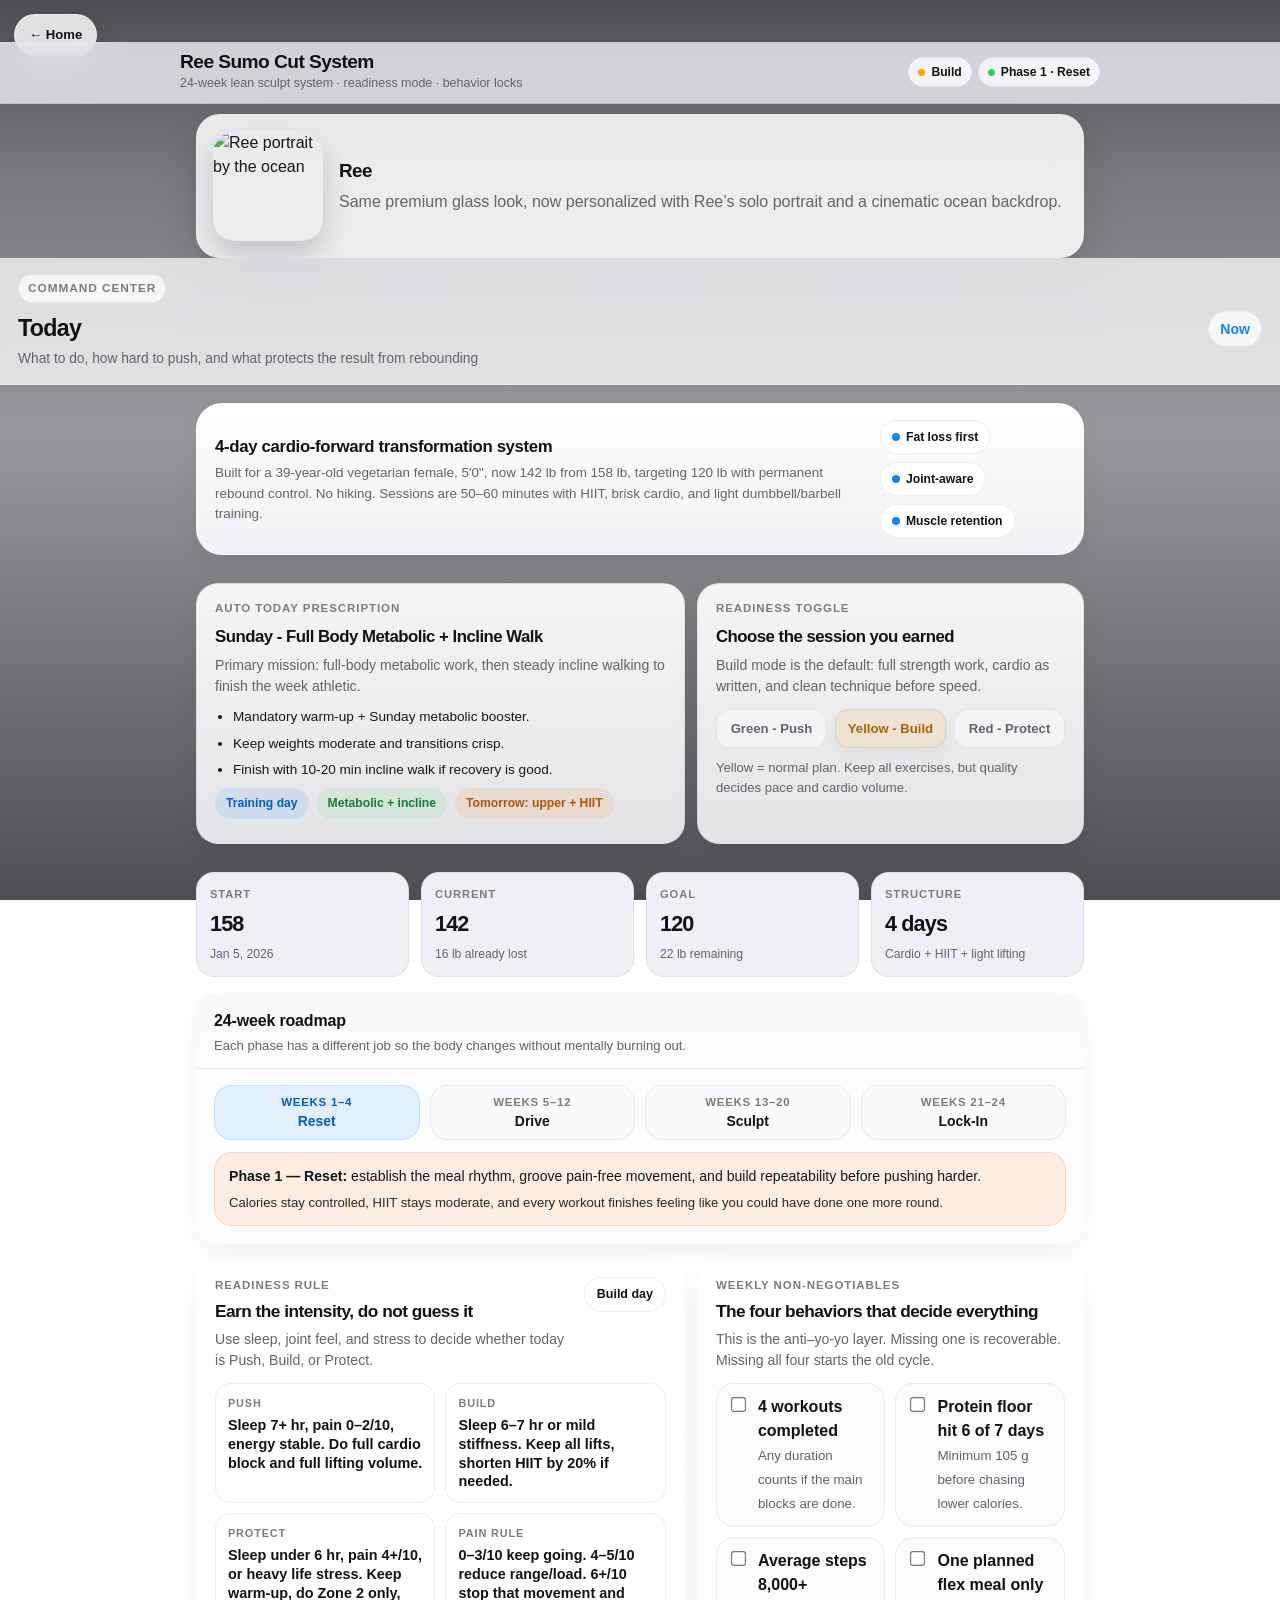
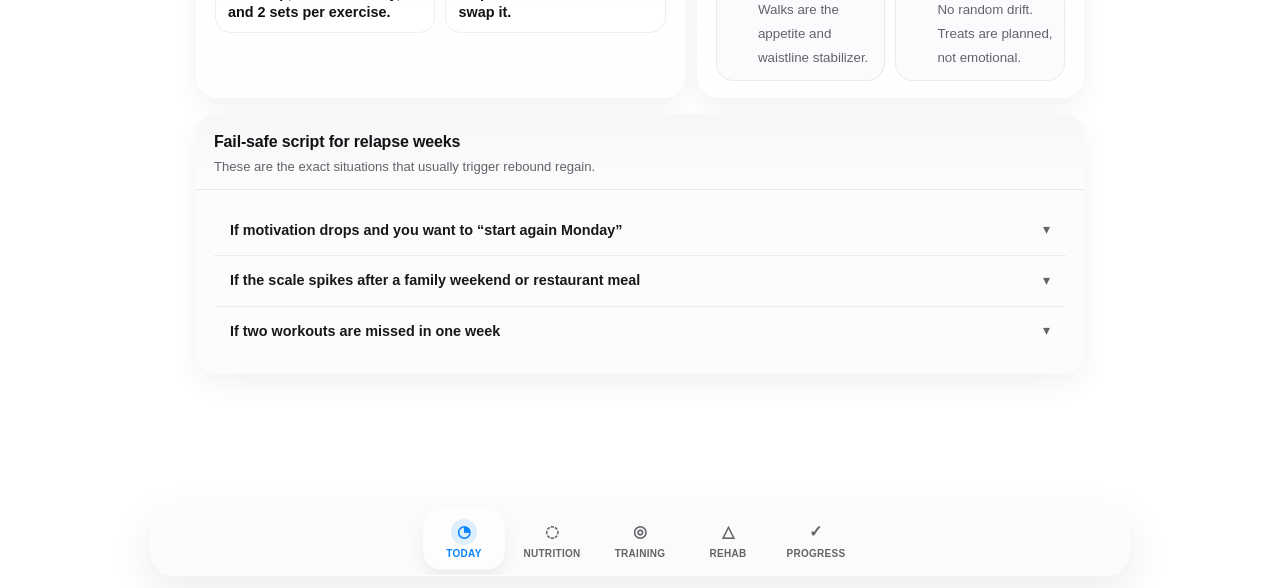
==== ree.html @ dcc635c4 "Add files via upload" ====
<!DOCTYPE html>

<html lang="en">
<head>
<meta charset="utf-8"/>
<meta content="width=device-width, initial-scale=1, viewport-fit=cover" name="viewport"/>
<title>Ree Sumo Cut System — 24-Week Cardio + Sculpt Protocol</title>
<meta content="4-day cardio-forward, HIIT + light lifting transformation plan for a vegetarian female using dumbbells and barbells only." name="description"/>
<style>
:root{
  --bg:#DBDBE2;
  --surface:#FCFCFD;
  --surface2:#F5F5F8;
  --surface3:#EFEFF4;
  --text:#18181B;
  --text-2:#111214;
  --muted:#636369;
  --muted-2:#7B7B82;
  --line:rgba(60,60,67,0.12);
  --line2:rgba(60,60,67,0.18);
  --shadow-sm:0 10px 28px rgba(15,23,42,0.055);
  --shadow-md:0 18px 44px rgba(15,23,42,0.08);
  --glass:rgba(250,250,252,0.76);
  --orange:#FF6A00;
  --orange-d:rgba(255,106,0,0.11);
  --orange-b:rgba(255,106,0,0.18);
  --blue:#0A84FF;
  --blue-d:rgba(10,132,255,0.10);
  --blue-b:rgba(10,132,255,0.17);
  --green:#30D158;
  --green-d:rgba(48,209,88,0.10);
  --green-b:rgba(48,209,88,0.17);
  --yellow:#FF9F0A;
  --yellow-d:rgba(255,159,10,0.10);
  --yellow-b:rgba(255,159,10,0.18);
  --red:#FF453A;
  --red-d:rgba(255,69,58,0.10);
  --red-b:rgba(255,69,58,0.17);
  --purple:#BF5AF2;
  --purple-d:rgba(191,90,242,0.10);
  --purple-b:rgba(191,90,242,0.17);
  --r:22px;
  --rs:16px;
  --pill:999px;
  --f:-apple-system,BlinkMacSystemFont,"SF Pro Text","SF Pro Display","Helvetica Neue",Helvetica,Arial,sans-serif;
}
*{box-sizing:border-box;-webkit-tap-highlight-color:transparent}
html,body{
  margin:0;padding:0;
  background:transparent;
  color:var(--text);
  font-family:var(--f);
  font-size:16px;line-height:1.5;overscroll-behavior:auto;
  min-height:100%;
  overflow-x:hidden;
}
body{background-attachment:scroll}
a{color:var(--blue);text-decoration:none}
a:hover{text-decoration:underline}
button{cursor:pointer;font-family:var(--f)}
input,select,button,textarea{font-family:var(--f);font-size:15px}
h1,h2,h3,h4{margin:0}
p{margin:.35rem 0}
strong{color:var(--text-2)}
small{color:var(--muted)}
:focus-visible{outline:none}
@media (prefers-reduced-motion:no-preference){
  .page.active{animation:pageIn .34s cubic-bezier(.22,.61,.36,1)}
  .card,.stat,.hero-panel,.bnav,.btn,.pill,.tab-btn,.day-btn,.week-btn,.acc-header{transition:transform .22s ease, box-shadow .22s ease, background-color .22s ease, color .22s ease, opacity .22s ease, border-color .22s ease}
  .card:hover,.stat:hover{transform:translateY(-1px);box-shadow:0 16px 34px rgba(15,23,42,0.08)}
}
@keyframes pageIn{from{opacity:0;transform:translateY(8px)}to{opacity:1;transform:none}}

.global-sumo-header{
  position:sticky;top:0;z-index:60;
  padding:10px 14px;
  background:rgba(242,242,247,0.78);
  backdrop-filter:saturate(180%) blur(18px);
  -webkit-backdrop-filter:saturate(180%) blur(18px);
  border-bottom:1px solid rgba(60,60,67,0.12);
}
.global-sumo-shell{
  width:min(100%,920px);margin:0 auto;
  display:flex;align-items:center;justify-content:space-between;gap:12px;
}
.global-sumo-brand{min-width:0}
.global-sumo-name{font-size:1.2rem;font-weight:800;letter-spacing:-0.03em;color:var(--text-2);line-height:1.05}
.global-sumo-sub{font-size:.78rem;color:var(--muted);margin-top:2px;white-space:nowrap;overflow:hidden;text-overflow:ellipsis}
.global-sumo-pills{display:flex;flex-wrap:wrap;gap:6px;justify-content:flex-end}
.global-sumo-pill{
  display:inline-flex;align-items:center;gap:6px;padding:6px 10px;border-radius:999px;background:rgba(255,255,255,0.78);
  box-shadow:inset 0 0 0 1px rgba(60,60,67,0.08);font-size:.76rem;font-weight:700;color:var(--text-2)
}
.global-sumo-dot{width:7px;height:7px;border-radius:999px;background:#0A84FF;display:inline-block}
.global-sumo-dot.green{background:#30D158}
.global-sumo-dot.orange{background:#FF9F0A}
.global-sumo-dot.red{background:#FF453A}

.bnav-shell{
  position:fixed;left:0;right:0;bottom:12px;z-index:100;pointer-events:none;padding:0 12px;
}
.bnav{
  position:relative;left:50%;transform:translateX(-50%);
  width:min(calc(100vw - 24px), 980px);
  background:var(--glass);backdrop-filter:saturate(180%) blur(24px);-webkit-backdrop-filter:saturate(180%) blur(22px);
  border:1px solid rgba(255,255,255,0.52);box-shadow:var(--shadow-md);
  padding:6px;padding-bottom:calc(6px + env(safe-area-inset-bottom));border-radius:26px;overflow-x:auto;overflow-y:hidden;scrollbar-width:none;pointer-events:auto;
}
.bnav::-webkit-scrollbar{display:none}
.bnav-track{display:flex;align-items:stretch;gap:6px;width:max-content;min-width:100%;justify-content:center;margin:0 auto}
.bnav__btn{
  flex:0 0 auto;min-width:82px;display:flex;flex-direction:column;align-items:center;justify-content:center;
  gap:3px;padding:10px 8px;border:none;background:transparent;color:var(--muted);font-size:10px;font-weight:700;letter-spacing:.03em;text-transform:uppercase;border-radius:18px;
}
.bnav__btn.active{color:var(--blue);background:rgba(255,255,255,0.54);box-shadow:0 10px 18px rgba(15,23,42,0.06)}
.bnav__icon{font-size:1rem;line-height:1;width:26px;height:26px;border-radius:999px;display:flex;align-items:center;justify-content:center}
.bnav__btn.active .bnav__icon{background:rgba(10,132,255,0.12)}

.page{display:none;min-height:auto;height:auto;padding-bottom:120px}
.page.active{display:block}
.page-header{
  padding:16px 18px 14px;background:var(--glass);backdrop-filter:saturate(180%) blur(24px);-webkit-backdrop-filter:saturate(180%) blur(24px);
  border-bottom:1px solid rgba(255,255,255,0.42);box-shadow:0 1px 0 rgba(60,60,67,0.08)
}
.section-kicker{
  display:inline-flex;align-items:center;gap:8px;padding:6px 10px;border-radius:999px;background:rgba(255,255,255,0.72);color:var(--muted-2);font-size:.74rem;font-weight:700;letter-spacing:.08em;text-transform:uppercase;box-shadow:inset 0 0 0 1px rgba(60,60,67,0.08);margin-bottom:8px
}
.page-title-wrap{display:flex;align-items:flex-start;justify-content:space-between;gap:14px}
.page-title{font-size:1.45rem;font-weight:750;color:var(--text-2);margin:0;letter-spacing:-0.03em}
.page-sub{font-size:.86rem;color:var(--muted);margin:3px 0 0}
.header-badge{
  display:inline-flex;align-items:center;justify-content:center;min-width:36px;height:36px;padding:0 12px;border-radius:999px;background:rgba(255,255,255,0.76);color:var(--blue);font-size:.88rem;font-weight:700;box-shadow:inset 0 0 0 1px rgba(60,60,67,0.08)
}
.page-body{width:min(100%,920px);margin:0 auto;padding:18px 16px 20px;display:flex;flex-direction:column;gap:16px}

.hero-panel{
  background:linear-gradient(180deg, rgba(255,255,255,0.98), rgba(248,248,251,0.94));border-radius:26px;padding:16px 18px;
  box-shadow:var(--shadow-sm);display:flex;align-items:center;justify-content:space-between;gap:14px;border:1px solid rgba(255,255,255,0.55)
}
.hero-copy{min-width:0}
.hero-title{font-size:1.05rem;font-weight:760;letter-spacing:-0.02em;color:var(--text-2);margin:0 0 4px}
.hero-sub{font-size:.84rem;color:var(--muted);margin:0}
.hero-meta{display:flex;gap:8px;flex-wrap:wrap}
.metric-pill{
  display:inline-flex;align-items:center;gap:6px;padding:8px 12px;border-radius:999px;background:#FFFFFF;
  box-shadow:inset 0 0 0 1px rgba(60,60,67,0.08);font-size:.76rem;font-weight:700;color:var(--text-2)
}
.metric-dot{width:8px;height:8px;border-radius:999px;background:var(--blue)}

.card{
  background:var(--surface);border:none;border-radius:var(--r);overflow:hidden;box-shadow:var(--shadow-sm)
}
.card-header{
  padding:16px 18px 12px;border-bottom:1px solid rgba(60,60,67,0.08);background:linear-gradient(180deg, rgba(247,247,250,0.96), rgba(252,252,253,0.94))
}
.card-body{padding:16px 18px 18px}
.card-title{font-size:1rem;font-weight:700;color:var(--text-2);margin:0;letter-spacing:-0.01em}
.card-sub{font-size:.82rem;color:var(--muted);margin:3px 0 0}

.banner,.info,.warn-box,.good-box,.danger-box{
  border-radius:18px;padding:13px 14px;font-size:.88rem;border:1px solid
}
.banner.blue,.info{background:var(--blue-d);border-color:var(--blue-b);color:var(--text)}
.banner.green,.good-box{background:var(--green-d);border-color:var(--green-b);color:var(--text)}
.banner.yellow,.warn-box{background:var(--yellow-d);border-color:var(--yellow-b);color:var(--text)}
.banner.red,.danger-box{background:var(--red-d);border-color:var(--red-b);color:var(--text)}
.banner.orange{background:var(--orange-d);border-color:var(--orange-b);color:var(--text)}
.banner.purple{background:var(--purple-d);border-color:var(--purple-b);color:var(--text)}
.banner .sub{font-size:.82rem;font-weight:500;color:var(--text);margin-top:6px;opacity:.92}

.stat-grid{display:grid;grid-template-columns:1fr 1fr;gap:12px}
.stat-grid.g3{grid-template-columns:repeat(3,1fr)}
.stat-grid.g4{grid-template-columns:repeat(4,1fr)}
.stat{
  background:var(--surface3);border:none;border-radius:18px;padding:14px 14px;box-shadow:inset 0 0 0 1px rgba(60,60,67,0.08)
}
.stat .label{font-size:.7rem;font-weight:700;text-transform:uppercase;letter-spacing:.08em;color:var(--muted-2);margin-bottom:6px}
.stat .val{font-size:1.35rem;font-weight:780;color:var(--text-2);letter-spacing:-.04em}
.stat .note{font-size:.76rem;color:var(--muted);margin-top:4px}

.pill-row,.badge-row{display:flex;flex-wrap:wrap;gap:8px;margin:8px 0}
.pill{display:inline-flex;align-items:center;padding:6px 11px;border-radius:999px;font-size:.76rem;font-weight:650;border:none;background:#F4F4F7;color:var(--text)}
.pill.orange{background:var(--orange-d);color:#B25500}
.pill.green{background:var(--green-d);color:#167C36}
.pill.blue{background:var(--blue-d);color:#005ECC}
.pill.yellow{background:var(--yellow-d);color:#A66400}
.pill.red{background:var(--red-d);color:#B42318}
.pill.purple{background:var(--purple-d);color:#7F2DBA}

.btn{
  width:100%;padding:14px 16px;border-radius:18px;border:none;font-size:.95rem;font-weight:700;letter-spacing:-.01em;
  background:linear-gradient(180deg, #1D9BF0, var(--blue));color:#fff;box-shadow:0 12px 24px rgba(10,132,255,0.20)
}
.btn.secondary{background:rgba(255,255,255,0.72);border:1px solid rgba(60,60,67,0.10);color:var(--text-2);box-shadow:none}
.btn-row{display:grid;grid-template-columns:1fr 1fr;gap:12px}

table{width:100%;border-collapse:collapse}
thead th{
  text-align:left;font-size:.78rem;font-weight:800;letter-spacing:.05em;text-transform:uppercase;color:var(--muted-2);
  padding:10px 8px;border-bottom:1px solid rgba(60,60,67,0.10);background:#F8F8FB
}
tbody td{
  padding:10px 8px;border-bottom:1px solid rgba(60,60,67,0.08);vertical-align:top;font-size:.88rem
}
tbody tr:last-child td{border-bottom:none}

.acc-item{border-bottom:1px solid rgba(60,60,67,0.08)}
.acc-item:last-child{border-bottom:none}
.acc-header{padding:14px 16px;display:flex;justify-content:space-between;align-items:center;cursor:pointer;gap:8px}
.acc-title{font-size:.9rem;font-weight:650;color:var(--text)}
.acc-arrow{color:var(--muted);font-size:.85rem;transition:transform .2s;flex-shrink:0}
.acc-body{padding:0 16px 0;display:block;max-height:0;opacity:0;overflow:hidden;transition:max-height .34s cubic-bezier(.22,.61,.36,1), opacity .22s ease, padding .22s ease}
.acc-body.open{padding:0 16px 16px;max-height:900px;opacity:1}
.acc-arrow.open{transform:rotate(180deg)}

.week-strip{display:grid;grid-template-columns:repeat(4,1fr);gap:10px}
.week-btn{
  border:none;border-radius:18px;padding:11px 8px;text-align:center;background:#FAFAFC;box-shadow:inset 0 0 0 1px rgba(60,60,67,0.08);cursor:pointer
}
.week-btn .wk{font-size:.72rem;font-weight:700;text-transform:uppercase;letter-spacing:.06em;color:var(--muted-2)}
.week-btn .wkv{font-size:.87rem;font-weight:700;color:var(--text-2);margin-top:5px}
.week-btn.active{background:var(--blue-d);box-shadow:inset 0 0 0 1px rgba(10,132,255,0.16)}
.week-btn.active .wk,.week-btn.active .wkv{color:#005ECC}

.day-scroll{display:flex;gap:8px;overflow-x:auto;padding:2px 0 10px;-webkit-overflow-scrolling:touch;scrollbar-width:none}
.day-scroll::-webkit-scrollbar{display:none}
.day-btn,.tab-btn{
  flex-shrink:0;padding:10px 15px;border-radius:999px;border:none;background:rgba(255,255,255,0.74);color:var(--muted);font-size:.83rem;font-weight:650;white-space:nowrap;box-shadow:inset 0 0 0 1px rgba(60,60,67,0.12)
}
.day-btn.active,.tab-btn.active{background:var(--text-2);color:#fff;box-shadow:none}
.day-panel{display:none}
.day-panel.active{display:block}

.train-cockpit{display:grid;grid-template-columns:minmax(0,1.2fr) minmax(0,.95fr);gap:12px;align-items:stretch}
.train-focus-card{background:linear-gradient(180deg, rgba(255,255,255,0.84), rgba(255,255,255,0.68));border:1px solid rgba(255,255,255,0.6);border-radius:22px;box-shadow:var(--shadow-sm);padding:16px 18px}
.train-focus-top{display:flex;justify-content:space-between;align-items:flex-start;gap:12px;margin-bottom:12px}
.train-focus-kicker{font-size:.72rem;font-weight:800;letter-spacing:.08em;text-transform:uppercase;color:var(--muted-2);margin-bottom:4px}
.train-focus-title{font-size:1.08rem;font-weight:760;letter-spacing:-.03em;color:var(--text-2);margin:0}
.train-focus-note{font-size:.88rem;color:var(--muted);margin:4px 0 0}
.train-badge{display:inline-flex;align-items:center;gap:6px;padding:7px 12px;border-radius:999px;background:rgba(255,255,255,0.72);border:1px solid rgba(60,60,67,0.08);font-size:.78rem;font-weight:700;color:var(--text-2);white-space:nowrap}
.train-snapshot{display:grid;grid-template-columns:repeat(2,minmax(0,1fr));gap:10px}
.snap{background:rgba(255,255,255,0.72);border:1px solid rgba(60,60,67,0.08);border-radius:16px;padding:11px 12px}
.snap-label{font-size:.68rem;font-weight:800;letter-spacing:.08em;text-transform:uppercase;color:var(--muted-2);margin-bottom:5px}
.snap-value{font-size:.9rem;font-weight:700;color:var(--text-2);line-height:1.3}

.quick-action-grid{display:grid;grid-template-columns:repeat(2,minmax(0,1fr));gap:10px}
.quick-action{display:flex;align-items:flex-start;gap:10px;padding:12px 13px;border-radius:18px;background:rgba(255,255,255,0.7);border:1px solid rgba(60,60,67,0.08);text-align:left;color:var(--text);box-shadow:0 8px 20px rgba(15,23,42,0.04)}
.quick-ic{width:34px;height:34px;border-radius:12px;display:inline-flex;align-items:center;justify-content:center;background:var(--blue-d);color:var(--blue);font-size:.95rem;font-weight:800;flex-shrink:0}
.quick-copy strong{display:block;color:var(--text-2);font-size:.86rem;margin-bottom:2px}
.quick-copy span{display:block;color:var(--muted);font-size:.78rem;line-height:1.35}

.list-tight{margin:.35rem 0 .35rem 1rem;padding:0}
.list-tight li{margin:.28rem 0}
.phase-grid{display:grid;grid-template-columns:repeat(4,1fr);gap:12px}
.phase-card{background:#fff;border-radius:18px;padding:14px;box-shadow:inset 0 0 0 1px rgba(60,60,67,0.08)}
.phase-card h4{font-size:.88rem;letter-spacing:-.01em;margin-bottom:6px;color:var(--text-2)}
.phase-card p{font-size:.83rem;color:var(--muted);margin:0 0 8px}
.phase-card ul{margin:.3rem 0 0 1rem;padding:0}
.phase-card li{font-size:.82rem;margin:.24rem 0}

.check-grid{display:grid;grid-template-columns:repeat(2,minmax(0,1fr));gap:10px}
.check-item{display:flex;gap:10px;align-items:flex-start;padding:12px;border-radius:18px;background:#FBFBFD;box-shadow:inset 0 0 0 1px rgba(60,60,67,0.08)}
.check-item input{margin-top:3px;transform:scale(1.15)}
.footer-note{font-size:.78rem;color:var(--muted);text-align:center;padding:8px 0 4px}

@media (max-width: 980px){
  .phase-grid{grid-template-columns:repeat(2,1fr)}
}
@media (max-width:760px){
  .train-cockpit{grid-template-columns:1fr}
}
@media (max-width:720px){
  .stat-grid.g3,.stat-grid.g4,.week-strip{grid-template-columns:1fr 1fr}
  .btn-row,.check-grid{grid-template-columns:1fr}
  .page-title{font-size:1.3rem}
  .card-header,.card-body{padding-left:15px;padding-right:15px}
  .hero-panel{flex-direction:column;align-items:flex-start}
}
@media (max-width:560px){
  .train-snapshot,.quick-action-grid,.phase-grid{grid-template-columns:1fr}
  .global-sumo-shell{align-items:flex-start;flex-direction:column}
  .global-sumo-pills{justify-content:flex-start}
}
@media print{
  .bnav-shell,.global-sumo-header{display:none}
  .page{display:block !important;padding-bottom:0}
  body{background:#fff}
  .card,.hero-panel,.train-focus-card{box-shadow:none}
}

.mode-switch{display:grid;grid-template-columns:repeat(3,1fr);gap:8px;margin-top:12px}
.mode-btn{border:none;border-radius:14px;padding:12px 10px;background:#F4F4F7;color:var(--muted);font-weight:800;font-size:.82rem;cursor:pointer;box-shadow:inset 0 0 0 1px rgba(60,60,67,0.08)}
.mode-btn.active{background:#fff;color:var(--text-2);box-shadow:0 8px 18px rgba(15,23,42,0.06), inset 0 0 0 1px rgba(60,60,67,0.10)}
.mode-btn.green.active{background:rgba(48,209,88,0.12);color:#167C36}
.mode-btn.yellow.active{background:rgba(255,159,10,0.12);color:#A66400}
.mode-btn.red.active{background:rgba(255,69,58,0.12);color:#B42318}
.today-card-grid{display:grid;grid-template-columns:1.2fr .95fr;gap:12px;margin:12px 0}
.today-call{background:linear-gradient(180deg, rgba(255,255,255,0.92), rgba(247,247,250,0.88));border:1px solid rgba(60,60,67,0.08);border-radius:22px;padding:16px 18px;box-shadow:var(--shadow-sm)}
.today-kicker{font-size:.72rem;font-weight:800;letter-spacing:.08em;text-transform:uppercase;color:var(--muted-2);margin-bottom:6px}
.today-title{font-size:1.05rem;font-weight:780;letter-spacing:-.03em;color:var(--text-2);margin:0}
.today-copy{font-size:.88rem;color:var(--muted);margin:6px 0 0}
.today-list{margin:10px 0 0;padding-left:18px}
.today-list li{margin:6px 0;font-size:.85rem}
.mode-note{font-size:.82rem;color:var(--muted);margin-top:10px}
.swap-grid{display:grid;grid-template-columns:repeat(3,1fr);gap:10px;margin-top:12px}
.swap-card{background:#FBFBFD;border-radius:16px;padding:12px 12px;box-shadow:inset 0 0 0 1px rgba(60,60,67,0.08)}
.swap-card h4{margin:0 0 6px;font-size:.86rem}
.swap-card p{font-size:.8rem;color:var(--muted);margin:0}
.tracker-grid{display:grid;grid-template-columns:repeat(3,1fr);gap:12px}
.log-list{display:flex;flex-direction:column;gap:8px;margin-top:10px}
.log-item{background:#fff;border:1px solid rgba(60,60,67,0.08);border-radius:14px;padding:10px 12px;font-size:.82rem}
.log-item strong{display:block;margin-bottom:3px}
.micro-grid{display:grid;grid-template-columns:1fr 1fr;gap:12px}
.rule-card{background:#FBFBFD;border-radius:18px;padding:14px;box-shadow:inset 0 0 0 1px rgba(60,60,67,0.08)}
.rule-card h4{margin:0 0 6px;font-size:.9rem}
.rule-card ul{margin:8px 0 0;padding-left:18px}
.rule-card li{font-size:.82rem;color:var(--muted)}
@media (max-width:760px){.today-card-grid,.tracker-grid,.swap-grid,.micro-grid{grid-template-columns:1fr}.mode-switch{grid-template-columns:1fr}}

body.ree-app{position:relative;isolation:isolate;min-height:100vh;background:transparent !important}
body.ree-app::before{content:"";position:fixed;inset:0;z-index:0;background:url("assets/images/ree.jpeg") center 18%/cover no-repeat;transform:scale(1.03)}
body.ree-app::after{content:"";position:fixed;inset:0;z-index:1;background:linear-gradient(180deg,rgba(8,10,18,.72),rgba(8,10,18,.54) 20%,rgba(8,10,18,.42) 48%,rgba(8,10,18,.72) 100%);pointer-events:none}
body.ree-app>*{position:relative;z-index:2}
.home-chip{position:fixed;top:14px;left:14px;z-index:90;display:inline-flex;align-items:center;gap:6px;padding:10px 14px;border-radius:999px;background:rgba(255,255,255,0.82);color:#111214;text-decoration:none;font-size:.82rem;font-weight:800;box-shadow:0 12px 28px rgba(15,23,42,.16);backdrop-filter:saturate(180%) blur(18px);-webkit-backdrop-filter:saturate(180%) blur(18px);border:1px solid rgba(255,255,255,.4)}
.home-chip:hover{text-decoration:none}
.ree-hero-portrait{display:flex;gap:16px;align-items:center;background:rgba(255,255,255,.86);border-radius:24px;padding:16px;border:1px solid rgba(255,255,255,.24);backdrop-filter:saturate(170%) blur(14px);-webkit-backdrop-filter:saturate(170%) blur(14px);box-shadow:0 18px 44px rgba(15,23,42,.14)}
.ree-hero-portrait img{width:110px;height:110px;object-fit:cover;border-radius:22px;box-shadow:0 14px 30px rgba(15,23,42,.2)}
.ree-hero-copy h2{margin:0 0 4px;font-size:1.18rem;letter-spacing:-.03em;color:var(--text-2)}
.ree-hero-copy p{margin:0;color:var(--muted)}
@media(max-width:640px){.ree-hero-portrait{flex-direction:column;align-items:flex-start}.ree-hero-portrait img{width:100%;height:auto;max-height:280px}.home-chip{top:10px;left:10px;padding:8px 12px}}

</style>
</head>
<body class="ree-app">
<a class="home-chip" href="index.html" aria-label="Back to home">← Home</a>
<div class="global-sumo-header">
<div class="global-sumo-shell">
<div class="global-sumo-brand">
<div class="global-sumo-name">Ree Sumo Cut System</div>
<div class="global-sumo-sub">24-week lean sculpt system · readiness mode · behavior locks</div>
</div>
<div class="global-sumo-pills">
<span class="global-sumo-pill"><span class="global-sumo-dot" id="modeDot"></span><span id="modeText">Build</span></span>
<span class="global-sumo-pill"><span class="global-sumo-dot green"></span><span id="phaseText">Phase 1 · Reset</span></span>
</div>
</div>
</div>
<div class="page-body" style="padding-top:10px;padding-bottom:0">
<div class="ree-hero-portrait">
  <img src="assets/images/ree.jpeg" alt="Ree portrait by the ocean" />
  <div class="ree-hero-copy">
    <h2>Ree</h2>
    <p>Same premium glass look, now personalized with Ree’s solo portrait and a cinematic ocean backdrop.</p>
  </div>
</div>
</div>

<!-- PAGE 1 -->
<section class="page active" id="page-today">
<div class="page-header">
<div class="section-kicker">Command center</div>
<div class="page-title-wrap">
<div>
<div class="page-title">Today</div>
<div class="page-sub">What to do, how hard to push, and what protects the result from rebounding</div>
</div>
<div class="header-badge">Now</div>
</div>
</div>
<div class="page-body">
<div class="hero-panel">
<div class="hero-copy">
<div class="hero-title">4-day cardio-forward transformation system</div>
<p class="hero-sub">Built for a 39-year-old vegetarian female, 5'0", now 142 lb from 158 lb, targeting 120 lb with permanent rebound control. No hiking. Sessions are 50–60 minutes with HIIT, brisk cardio, and light dumbbell/barbell training.</p>
</div>
<div class="hero-meta">
<span class="metric-pill"><span class="metric-dot"></span> Fat loss first</span>
<span class="metric-pill"><span class="metric-dot"></span> Joint-aware</span>
<span class="metric-pill"><span class="metric-dot"></span> Muscle retention</span>
</div>
</div>
<div class="today-card-grid">
<div class="today-call">
<div class="today-kicker">Auto today prescription</div>
<h3 class="today-title" id="todayName">Monday - Upper Sculpt + Low-Impact HIIT</h3>
<p class="today-copy" id="todayGoal">Primary mission: upper-body tone, 2 controlled HIIT blocks, and no sloppy shoulder reps.</p>
<ul class="today-list" id="todayBlocks">
<li>Mandatory warm-up + upper-day shoulder booster.</li>
<li>Complete all strength work before intervals.</li>
<li>Keep 2 reps in reserve on all upper-body lifts.</li>
</ul>
<div class="pill-row">
<span class="pill blue" id="todayDayPill">Training day</span>
<span class="pill green" id="todayFocusPill">HIIT day</span>
<span class="pill orange" id="todayRecoveryPill">Tomorrow: recovery</span>
</div>
</div>
<div class="today-call">
<div class="today-kicker">Readiness toggle</div>
<h3 class="today-title">Choose the session you earned</h3>
<p class="today-copy" id="readinessCopy">Build mode is the default: full strength work, cardio as written, and clean technique before speed.</p>
<div class="mode-switch">
<button class="mode-btn green" data-mode="green">Green - Push</button>
<button class="mode-btn yellow active" data-mode="yellow">Yellow - Build</button>
<button class="mode-btn red" data-mode="red">Red - Protect</button>
</div>
<div class="mode-note" id="modeNote">Green = full plan. Yellow = normal plan. Red = cut 1 set from each lift and replace HIIT with 12-20 min Zone 2.</div>
</div>
</div>

<div class="stat-grid g4">
<div class="stat"><div class="label">Start</div><div class="val">158</div><div class="note">Jan 5, 2026</div></div>
<div class="stat"><div class="label">Current</div><div class="val">142</div><div class="note">16 lb already lost</div></div>
<div class="stat"><div class="label">Goal</div><div class="val">120</div><div class="note">22 lb remaining</div></div>
<div class="stat"><div class="label">Structure</div><div class="val">4 days</div><div class="note">Cardio + HIIT + light lifting</div></div>
</div>
<div class="card">
<div class="card-header">
<div class="card-title">24-week roadmap</div>
<div class="card-sub">Each phase has a different job so the body changes without mentally burning out.</div>
</div>
<div class="card-body">
<div class="week-strip">
<button class="week-btn active" data-phase="1"><div class="wk">Weeks 1–4</div><div class="wkv">Reset</div></button>
<button class="week-btn" data-phase="2"><div class="wk">Weeks 5–12</div><div class="wkv">Drive</div></button>
<button class="week-btn" data-phase="3"><div class="wk">Weeks 13–20</div><div class="wkv">Sculpt</div></button>
<button class="week-btn" data-phase="4"><div class="wk">Weeks 21–24</div><div class="wkv">Lock-In</div></button>
</div>
<div class="banner blue" id="phasePanel" style="margin-top:12px;">
<strong>Phase 1 — Reset:</strong> establish the meal rhythm, groove pain-free movement, and build repeatability before pushing harder.
          <div class="sub">Calories stay controlled, HIIT stays moderate, and every workout finishes feeling like you could have done one more round.</div>
</div>
</div>
</div>
<div class="train-cockpit">
<div class="train-focus-card">
<div class="train-focus-top">
<div>
<div class="train-focus-kicker">Readiness rule</div>
<h3 class="train-focus-title">Earn the intensity, do not guess it</h3>
<p class="train-focus-note">Use sleep, joint feel, and stress to decide whether today is Push, Build, or Protect.</p>
</div>
<div class="train-badge" id="readinessBadge">Build day</div>
</div>
<div class="train-snapshot">
<div class="snap"><div class="snap-label">Push</div><div class="snap-value">Sleep 7+ hr, pain 0–2/10, energy stable. Do full cardio block and full lifting volume.</div></div>
<div class="snap"><div class="snap-label">Build</div><div class="snap-value">Sleep 6–7 hr or mild stiffness. Keep all lifts, shorten HIIT by 20% if needed.</div></div>
<div class="snap"><div class="snap-label">Protect</div><div class="snap-value">Sleep under 6 hr, pain 4+/10, or heavy life stress. Keep warm-up, do Zone 2 only, and 2 sets per exercise.</div></div>
<div class="snap"><div class="snap-label">Pain rule</div><div class="snap-value">0–3/10 keep going. 4–5/10 reduce range/load. 6+/10 stop that movement and swap it.</div></div>
</div>
</div>
<div class="train-focus-card">
<div class="train-focus-top">
<div>
<div class="train-focus-kicker">Weekly non-negotiables</div>
<h3 class="train-focus-title">The four behaviors that decide everything</h3>
<p class="train-focus-note">This is the anti–yo-yo layer. Missing one is recoverable. Missing all four starts the old cycle.</p>
</div>
</div>
<div class="check-grid">
<label class="check-item"><input type="checkbox"/> <div><strong>4 workouts completed</strong><div><small>Any duration counts if the main blocks are done.</small></div></div></label>
<label class="check-item"><input type="checkbox"/> <div><strong>Protein floor hit 6 of 7 days</strong><div><small>Minimum 105 g before chasing lower calories.</small></div></div></label>
<label class="check-item"><input type="checkbox"/> <div><strong>Average steps 8,000+</strong><div><small>Walks are the appetite and waistline stabilizer.</small></div></div></label>
<label class="check-item"><input type="checkbox"/> <div><strong>One planned flex meal only</strong><div><small>No random drift. Treats are planned, not emotional.</small></div></div></label>
</div>
</div>
</div>
<div class="card">
<div class="card-header">
<div class="card-title">Fail-safe script for relapse weeks</div>
<div class="card-sub">These are the exact situations that usually trigger rebound regain.</div>
</div>
<div class="card-body" id="failsafeList">
<div class="acc-item">
<div class="acc-header" onclick="toggleAcc(this)"><span class="acc-title">If motivation drops and you want to “start again Monday”</span><span class="acc-arrow">▾</span></div>
<div class="acc-body">
<div class="good-box">Do the <strong>minimum effective day</strong>: 10-minute warm-up, 15-minute brisk walk, 2 exercises, 2 sets each, and one protein-forward dinner. The identity is protected when the streak is not broken.</div>
</div>
</div>
<div class="acc-item">
<div class="acc-header" onclick="toggleAcc(this)"><span class="acc-title">If the scale spikes after a family weekend or restaurant meal</span><span class="acc-arrow">▾</span></div>
<div class="acc-body">
<div class="warn-box">Do <strong>not</strong> crash calories. Return to the normal plan immediately, push water and steps, and wait for the next 3 weigh-ins. Water retention is not body fat regain.</div>
</div>
</div>
<div class="acc-item">
<div class="acc-header" onclick="toggleAcc(this)"><span class="acc-title">If two workouts are missed in one week</span><span class="acc-arrow">▾</span></div>
<div class="acc-body">
<div class="danger-box">Activate the emergency week: perform all four sessions in shortened form, remove one indulgence meal, and pre-log dinner every day by noon. Recovery starts with structure, not guilt.</div>
</div>
</div>
</div>
</div>
</div>
</section>
<!-- PAGE 2 -->
<section class="page" id="page-nutrition">
<div class="page-header">
<div class="section-kicker">Nutrition strategy</div>
<div class="page-title-wrap">
<div>
<div class="page-title">Macros &amp; Meals</div>
<div class="page-sub">High-satiety vegetarian cutting plan designed to stop the discipline drift that caused past rebounds</div>
</div>
<div class="header-badge">Fuel</div>
</div>
</div>
<div class="page-body">
<div class="hero-panel">
<div class="hero-copy">
<div class="hero-title">Protein first, appetite second, calories third</div>
<p class="hero-sub">The plan is structured so hunger, family food exposure, and end-of-day fatigue do not control decisions. Meals are repetitive on purpose because repetition beats “being good” for 24 weeks.</p>
</div>
<div class="hero-meta">
<span class="metric-pill"><span class="metric-dot"></span> 105–120 g protein</span>
<span class="metric-pill"><span class="metric-dot"></span> 1,400–1,600 kcal</span>
<span class="metric-pill"><span class="metric-dot"></span> 4 feedings</span>
</div>
</div>
<div class="train-cockpit" style="margin-top:12px;">
<div class="train-focus-card">
<div class="train-focus-top"><div><div class="train-focus-kicker">Relapse-proof meal structure</div><h3 class="train-focus-title">Default meals beat motivation</h3><p class="train-focus-note">Breakfast stays fixed, lunch rotates between 2 choices, snacks have 2 emergency options, and dinner rotates between 3 protein-anchored templates.</p></div></div>
<ul class="list-tight">
<li><strong>Breakfast default:</strong> protein-first and repeatable 5-6 days per week.</li>
<li><strong>Lunch default:</strong> 2 prepared choices only, both with a visible protein anchor.</li>
<li><strong>Snack default:</strong> one rescue snack at 4-5 PM before cravings take over.</li>
<li><strong>Dinner default:</strong> 3 rotating templates so family meals stay controlled, not random.</li>
<li><strong>Flex meal:</strong> once weekly, protein first, no cheat-day spillover.</li>
</ul>
</div>
<div class="train-focus-card">
<div class="train-focus-top"><div><div class="train-focus-kicker">Diet break logic</div><h3 class="train-focus-title">Use relief before burnout forces it</h3><p class="train-focus-note">Long cuts are more durable when maintenance is practiced on purpose.</p></div></div>
<ul class="list-tight">
<li>After 8-10 hard weeks, run a <strong>10-14 day diet break</strong> at estimated maintenance.</li>
<li>Protein stays high, meal timing stays the same, and training structure does not change.</li>
<li>Maintenance is not a free-for-all: it is simply more carbs and calories around training.</li>
<li>Return to the cut when scale and hunger normalize, not when guilt hits.</li>
</ul>
</div>
</div>
<div class="card">
<div class="card-header"><div class="card-title">Craving interrupt protocol</div><div class="card-sub">This is the anti-binge sequence for evenings, family food exposure, and stress days.</div></div>
<div class="card-body">
<div class="micro-grid">
<div class="rule-card"><h4>Step 1 - Slow the trigger</h4><ul><li>Drink water first.</li><li>Walk for 10 minutes or do 2 minutes of nasal breathing.</li><li>Do not stand and eat in the kitchen.</li></ul></div>
<div class="rule-card"><h4>Step 2 - Protein before impulse</h4><ul><li>Eat a rescue feeding first: Greek yogurt, tofu, paneer, or shake.</li><li>Wait 15 minutes before any second choice.</li><li>Never eat from packets or shared family containers.</li></ul></div>
</div>
</div>
</div>

<div class="phase-grid">
<div class="phase-card">
<h4>Phase 1: Reset</h4>
<p>Weeks 1–4</p>
<ul>
<li>Training day: 1,550–1,600 kcal</li>
<li>Rest day: 1,425–1,475 kcal</li>
<li>Protein 105–115 g</li>
<li>Carbs 130–155 g</li>
<li>Fat 42–50 g</li>
</ul>
</div>
<div class="phase-card">
<h4>Phase 2: Drive</h4>
<p>Weeks 5–12</p>
<ul>
<li>Training day: 1,500–1,550 kcal</li>
<li>Rest day: 1,375–1,450 kcal</li>
<li>Protein 110–120 g</li>
<li>Carbs 120–145 g</li>
<li>Fat 40–48 g</li>
</ul>
</div>
<div class="phase-card">
<h4>Phase 3: Sculpt</h4>
<p>Weeks 13–20</p>
<ul>
<li>Training day: 1,450–1,525 kcal</li>
<li>Rest day: 1,350–1,425 kcal</li>
<li>Protein 115–120 g</li>
<li>Carbs 110–135 g</li>
<li>Fat 40–46 g</li>
</ul>
</div>
<div class="phase-card">
<h4>Phase 4: Lock-In</h4>
<p>Weeks 21–24</p>
<ul>
<li>Training day: 1,500–1,600 kcal</li>
<li>Rest day: 1,400–1,500 kcal</li>
<li>Protein stays 110–120 g</li>
<li>Carbs rise slightly around training</li>
<li>Goal becomes maintenance practice</li>
</ul>
</div>
</div>
<div class="card">
<div class="card-header">
<div class="card-title">Eating schedule</div>
<div class="card-sub">This timing keeps evening hunger from hijacking the day.</div>
</div>
<div class="card-body">
<table>
<thead><tr><th>Time</th><th>Target</th><th>Example</th></tr></thead>
<tbody>
<tr><td>7:00–8:00 AM</td><td>Hydrate + first protein feeding</td><td>Water, chai/coffee with controlled add-ins, then 30–35 g protein breakfast.</td></tr>
<tr><td>12:00–1:30 PM</td><td>Main meal</td><td>Paneer or tofu + lentil/bean + vegetables + one measured carb.</td></tr>
<tr><td>4:00–5:00 PM</td><td>Craving prevention snack</td><td>20–25 g protein before hunger becomes urgent.</td></tr>
<tr><td>7:00–8:00 PM</td><td>Dinner</td><td>Lighter carb, highest vegetables, 30–35 g protein anchor.</td></tr>
<tr><td>Emergency only</td><td>Rescue feeding</td><td>Greek yogurt, tofu, or protein shake if cravings hit after dinner.</td></tr>
</tbody>
</table>
<div class="pill-row">
<span class="pill green">Breakfast must be protein-heavy</span>
<span class="pill blue">Pre-log dinner by noon</span>
<span class="pill orange">Never arrive at dinner starved</span>
<span class="pill purple">1 planned flex meal weekly</span>
</div>
</div>
</div>
<div class="train-cockpit">
<div class="train-focus-card">
<div class="train-focus-top">
<div>
<div class="train-focus-kicker">Meal builder</div>
<h3 class="train-focus-title">Every plate follows the same architecture</h3>
<p class="train-focus-note">This removes decision fatigue and keeps calories controlled even when cooking for the family.</p>
</div>
</div>
<div class="train-snapshot">
<div class="snap"><div class="snap-label">Protein</div><div class="snap-value">25–35 g: paneer, tofu, dal, chana, rajma, Greek yogurt, soy chunks, optional whey.</div></div>
<div class="snap"><div class="snap-label">Produce</div><div class="snap-value">2 fists minimum: cooked sabzi, salad, soup vegetables, cucumber, cabbage, spinach, okra, lauki.</div></div>
<div class="snap"><div class="snap-label">Carb</div><div class="snap-value">1 measured portion: 1 roti, 1/2–3/4 cup rice, poha portion, oats, fruit, or beans as dual protein-carb.</div></div>
<div class="snap"><div class="snap-label">Fat</div><div class="snap-value">Keep oil visible and measured: roughly 1–2 tsp per meal, not free-poured.</div></div>
</div>
</div>
<div class="train-focus-card">
<div class="train-focus-top">
<div>
<div class="train-focus-kicker">Satiety engineering</div>
<h3 class="train-focus-title">Use fullness as a behavior tool</h3>
<p class="train-focus-note">These are the anti-binge levers.</p>
</div>
</div>
<ul class="list-tight">
<li>Eat protein first at every meal before touching the starch.</li>
<li>Start lunch and dinner with water + raw vegetables or soup.</li>
<li>Use one large bowl or plate size every time; do not graze from pans.</li>
<li>Keep “healthy but overeatable” foods out of visual range.</li>
<li>Have a fixed replacement for sweet cravings: yogurt bowl, protein shake, fruit + seeds, or tofu chaat.</li>
<li>When stress rises, walk for 10 minutes before opening the pantry.</li>
</ul>
</div>
</div>
<div class="card">
<div class="card-header">
<div class="card-title">Sample high-protein day</div>
<div class="card-sub">Uses the exact foods she can realistically keep in rotation.</div>
</div>
<div class="card-body">
<table>
<thead><tr><th>Meal</th><th>Food</th><th>Why it stays in the plan</th></tr></thead>
<tbody>
<tr><td>Breakfast</td><td>2 moong/besan cheela + 100 g paneer or tofu + chai with controlled milk</td><td>Front-loads protein and kills early cravings.</td></tr>
<tr><td>Lunch</td><td>Tofu or paneer sabzi + 1 roti + cucumber salad + dal</td><td>Balanced, family-friendly, and easy to portion.</td></tr>
<tr><td>Snack</td><td>Greek yogurt or protein shake + roasted chana</td><td>Prevents evening overeating.</td></tr>
<tr><td>Dinner</td><td>Rajma/chole or lentil soup bowl + sautéed vegetables + extra tofu/paneer side</td><td>High fiber and high satiety without a calorie blow-up.</td></tr>
<tr><td>Flex meal rule</td><td>One restaurant or family treat meal</td><td>Still protein-anchored, no “cheat day”, and the next meal goes back to normal.</td></tr>
</tbody>
</table>
</div>
</div>
</div>
</section>
<!-- PAGE 3 -->
<section class="page" id="page-train">
<div class="page-header">
<div class="section-kicker">Training split</div>
<div class="page-title-wrap">
<div>
<div class="page-title">4-Day Cardio + HIIT + Light Lift Plan</div>
<div class="page-sub">All sessions are built around joint-safe movement, calorie burn, and muscle retention</div>
</div>
<div class="header-badge">Train</div>
</div>
</div>
<div class="page-body">
<div class="hero-panel">
<div class="hero-copy">
<div class="hero-title">Weekly template</div>
<p class="hero-sub">Suggested rhythm: Monday, Wednesday, Friday, Sunday. Tuesday, Thursday, and Saturday are recovery days. The week now waves fatigue on purpose for better fat loss and less joint backlash.</p>
</div>
<div class="hero-meta">
<span class="metric-pill"><span class="metric-dot"></span> 50–60 min</span>
<span class="metric-pill"><span class="metric-dot"></span> Low-impact HIIT</span>
<span class="metric-pill"><span class="metric-dot"></span> DB/BB only</span>
</div>
</div>
<div class="train-cockpit" style="margin-top:12px;">
<div class="train-focus-card">
<div class="train-focus-top"><div><div class="train-focus-kicker">Fat-loss wave</div><h3 class="train-focus-title">Weekly fatigue is sequenced on purpose</h3><p class="train-focus-note">Two HIIT exposures, one Zone 2 lower day, and one full-body metabolic day give better output with less joint and nervous-system crash.</p></div></div>
<div class="train-snapshot">
<div class="snap"><div class="snap-label">Monday</div><div class="snap-value">Upper + short HIIT</div></div>
<div class="snap"><div class="snap-label">Wednesday</div><div class="snap-value">Lower + Zone 2 only</div></div>
<div class="snap"><div class="snap-label">Friday</div><div class="snap-value">Back/arms + short HIIT</div></div>
<div class="snap"><div class="snap-label">Sunday</div><div class="snap-value">Full-body metabolic + incline walk</div></div>
</div>
</div>
<div class="train-focus-card">
<div class="train-focus-top"><div><div class="train-focus-kicker">Progression engine</div><h3 class="train-focus-title">Reps first, then load, then density</h3><p class="train-focus-note">This plan builds with precision, not fatigue gambling.</p></div></div>
<ul class="list-tight">
<li>When every prescribed set reaches the <strong>top of the rep range twice</strong> with pain &lt;=3/10, increase load next week.</li>
<li>If reps drop hard or form degrades, keep the same weight and win with cleaner execution.</li>
<li>If energy is low for 2 straight sessions, cut total sets by 20% for 1 week before pushing again.</li>
<li>HIIT stays capped at <strong>2 sessions per week</strong>, 10-14 minutes each.</li>
</ul>
</div>
</div>

<div class="card">
<div class="card-header">
<div class="card-title">Warm-up all 4 days</div>
<div class="card-sub">This is mandatory, because it prepares the right ankle, right knee, and left shoulder before intensity starts.</div>
</div>
<div class="card-body">
<table>
<thead><tr><th>Drill</th><th>Prescription</th><th>Purpose</th></tr></thead>
<tbody>
<tr><td>Foot tripod + toe press</td><td>2 x 20 sec / side</td><td>Turns the foot back on so the ankle and knee track better.</td></tr>
<tr><td>Knee-to-wall ankle rocks</td><td>2 x 8 / side, extra 1 set right side</td><td>Improves dorsiflexion so squats and lunges stop stealing motion from the knee.</td></tr>
<tr><td>Supported calf raise with 2-sec pause</td><td>2 x 10</td><td>Builds ankle stiffness and control for walking and intervals.</td></tr>
<tr><td>Wall sit or squat hold</td><td>2 x 20–30 sec</td><td>Loads the knee in a controlled way without twisting.</td></tr>
<tr><td>Glute bridge + march</td><td>2 x 8 / side</td><td>Stabilizes pelvis so the knee does not overwork.</td></tr>
<tr><td>Scapular wall slide</td><td>2 x 8</td><td>Improves shoulder upward rotation and keeps pressing comfortable.</td></tr>
<tr><td>Side-lying external rotation with very light DB</td><td>2 x 12 left side, 1 x 12 right side</td><td>Restores cuff control for the previously irritated shoulder.</td></tr>
<tr><td>Brisk march in place</td><td>90 sec</td><td>Raises temperature before training.</td></tr>
</tbody>
</table>
</div>
</div>
<div class="card">
<div class="card-header"><div class="card-title">Day-specific warm-up boosters</div><div class="card-sub">Do the base warm-up first, then add the relevant booster so the prep matches the session.</div></div>
<div class="card-body">
<div class="swap-grid">
<div class="swap-card"><h4>Monday / Friday upper days</h4><p>Add 1 extra set of scap wall slides and 1 extra set of left-side external rotation before pressing or rows.</p></div>
<div class="swap-card"><h4>Wednesday lower day</h4><p>Add 1 extra set of knee-to-wall rocks, 1 extra right calf set, and a 20-second split squat iso hold per side.</p></div>
<div class="swap-card"><h4>Sunday metabolic day</h4><p>Repeat brisk march, glute bridge march, and dead bug for one quick activation round before circuits.</p></div>
</div>
</div>
</div>

<div class="day-scroll">
<button class="day-btn active" data-day="d1">Monday · Upper + HIIT</button>
<button class="day-btn" data-day="d2">Wednesday · Lower + Zone 2</button>
<button class="day-btn" data-day="d3">Friday · Back + HIIT</button>
<button class="day-btn" data-day="d4">Sunday · Full Body Metabolic</button>
</div>
<div class="day-panel active" id="d1">
<div class="card">
<div class="card-header">
<div class="card-title">Monday - Upper Sculpt + Low-Impact HIIT</div>
<div class="card-sub">Main goal: upper-body tone, calorie burn, and shoulder-safe pressing.</div>
</div>
<div class="card-body">
<table>
<thead><tr><th>Block</th><th>Exercise</th><th>Sets x Reps</th><th>Rest</th></tr></thead>
<tbody>
<tr><td>A1</td><td>Incline dumbbell press, neutral grip</td><td>3 x 10–12</td><td>45 sec</td></tr>
<tr><td>A2</td><td>1-arm dumbbell row</td><td>3 x 12 / side</td><td>45 sec</td></tr>
<tr><td>A3</td><td>Fast march or shadow boxing</td><td>3 x 45 sec</td><td>30 sec</td></tr>
<tr><td>B1</td><td>Seated dumbbell shoulder press, neutral grip</td><td>2–3 x 10</td><td>45 sec</td></tr>
<tr><td>B2</td><td>Dumbbell Romanian deadlift</td><td>3 x 12</td><td>45 sec</td></tr>
<tr><td>B3</td><td>Dead bug</td><td>3 x 8–10 / side</td><td>30 sec</td></tr>
<tr><td>C</td><td>HIIT finisher: 20 sec fast / 40 sec easy x 8 rounds</td><td>8 min</td><td>—</td></tr>
<tr><td>Cool-down</td><td>Breathing + calf stretch + pec doorway stretch</td><td>3–4 min</td><td>—</td></tr>
</tbody>
</table>
<div class="pill-row">
<span class="pill green">RPE 6–7</span>
<span class="pill blue">Stop 2 reps before form breaks</span>
<span class="pill yellow">Shoulder-friendly elbow angle</span>
</div>
<div class="swap-grid"><div class="swap-card"><h4>Swap press if shoulder complains</h4><p>Use floor press or incline push-up to bench height instead of shoulder press.</p></div><div class="swap-card"><h4>Swap hinge if low back is tired</h4><p>Use glute bridge or hip thrust instead of Romanian deadlift.</p></div><div class="swap-card"><h4>What to watch on demos</h4><p>Neutral wrist, elbow 30-45 degrees from torso, ribs down, and stop 2 reps before grinding.</p></div></div></div>
</div>
</div>
<div class="day-panel" id="d2">
<div class="card">
<div class="card-header">
<div class="card-title">Wednesday - Lower Stability + Zone 2 Cardio</div>
<div class="card-sub">Main goal: leg strength without knee irritation, plus longer calorie-burning work.</div>
</div>
<div class="card-body">
<table>
<thead><tr><th>Block</th><th>Exercise</th><th>Sets x Reps</th><th>Rest</th></tr></thead>
<tbody>
<tr><td>A1</td><td>Goblet squat to a box/bench</td><td>3 x 10–12</td><td>60 sec</td></tr>
<tr><td>A2</td><td>Barbell or dumbbell glute bridge</td><td>3 x 12–15</td><td>45 sec</td></tr>
<tr><td>B1</td><td>Supported reverse lunge or split squat, shallow range</td><td>2–3 x 8 / side</td><td>60 sec</td></tr>
<tr><td>B2</td><td>Single-leg calf raise</td><td>3 x 12 / side + 1 extra set right side</td><td>30 sec</td></tr>
<tr><td>B3</td><td>Suitcase carry</td><td>3 x 30–40 sec / side</td><td>30 sec</td></tr>
<tr><td>C</td><td>Zone 2 brisk walk or incline walk</td><td>20–25 min</td><td>Talk test pace</td></tr>
<tr><td>Cool-down</td><td>Quad stretch + ankle rocks + 90/90 breathing</td><td>3–4 min</td><td>—</td></tr>
</tbody>
</table>
<div class="pill-row">
<span class="pill orange">Vertical shin bias</span>
<span class="pill blue">No twisting under fatigue</span>
<span class="pill green">Right side gets extra ankle work</span>
</div>
<div class="swap-grid"><div class="swap-card"><h4>Swap squat if knee is irritated</h4><p>Use sit-to-stand from a bench or shorten the box-squat depth.</p></div><div class="swap-card"><h4>Swap split squat if balance fails</h4><p>Use supported split squat iso hold or reverse lunge slider pattern.</p></div><div class="swap-card"><h4>What to watch on demos</h4><p>Vertical shin bias, tripod foot, slow 3-second lowering, and weaker right side starts first.</p></div></div></div>
</div>
</div>
<div class="day-panel" id="d3">
<div class="card">
<div class="card-header">
<div class="card-title">Friday - Back, Arms, Posterior Chain + HIIT</div>
<div class="card-sub">Main goal: build the back-width illusion, tighten arms, and keep HIIT sharp without frying recovery.</div>
</div>
<div class="card-body">
<table>
<thead><tr><th>Block</th><th>Exercise</th><th>Sets x Reps</th><th>Rest</th></tr></thead>
<tbody>
<tr><td>A1</td><td>Barbell Romanian deadlift</td><td>3 x 10</td><td>60 sec</td></tr>
<tr><td>A2</td><td>Chest-supported or tripod dumbbell row</td><td>3 x 12</td><td>45 sec</td></tr>
<tr><td>B1</td><td>Reverse fly</td><td>2–3 x 12–15</td><td>45 sec</td></tr>
<tr><td>B2</td><td>Floor press</td><td>2 x 10–12</td><td>45 sec</td></tr>
<tr><td>B3</td><td>Side plank</td><td>3 x 20–30 sec / side</td><td>30 sec</td></tr>
<tr><td>C</td><td>HIIT ladder: 30 sec work / 60 sec easy x 8 rounds</td><td>12 min</td><td>Low-impact choices only</td></tr>
<tr><td>Cool-down</td><td>Lat stretch + child’s pose breathing</td><td>3 min</td><td>—</td></tr>
</tbody>
</table>
<div class="info" style="margin-top:10px;">Every exercise row includes a demo link. Use the swap cards below each day if a joint objects, and watch the listed cue before changing load.</div>
<div class="swap-grid"><div class="swap-card"><h4>Swap RDL if hinge feels heavy</h4><p>Use dumbbell hip hinge to wall or barbell glute bridge instead.</p></div><div class="swap-card"><h4>Swap reverse fly if shoulder pinches</h4><p>Use chest-supported rear-delt row with lighter load.</p></div><div class="swap-card"><h4>What to watch on demos</h4><p>Shoulders away from ears, sternum long, bar close to thighs, and HIIT intensity earned by breathing control.</p></div></div></div>
</div>
</div>
<div class="day-panel" id="d4">
<div class="card">
<div class="card-header">
<div class="card-title">Sunday - Full Body Metabolic + Incline Walk</div>
<div class="card-sub">Main goal: finish the week athletic, breathing hard, and still fresh enough to restart Monday clean.</div>
</div>
<div class="card-body">
<table>
<thead><tr><th>Block</th><th>Exercise</th><th>Sets x Reps</th><th>Rest</th></tr></thead>
<tbody>
<tr><td>Circuit 1</td><td>Goblet squat</td><td>3 rounds x 10</td><td>20 sec between moves</td></tr>
<tr><td>Circuit 1</td><td>Dumbbell floor press</td><td>3 rounds x 10</td><td>20 sec</td></tr>
<tr><td>Circuit 1</td><td>Dumbbell row</td><td>3 rounds x 12</td><td>60 sec after round</td></tr>
<tr><td>Circuit 2</td><td>Barbell or dumbbell hip hinge</td><td>3 rounds x 10</td><td>20 sec</td></tr>
<tr><td>Circuit 2</td><td>Farmer or suitcase carry</td><td>3 rounds x 30–40 sec</td><td>20 sec</td></tr>
<tr><td>Circuit 2</td><td>Heel-elevated march or step jacks</td><td>3 rounds x 45 sec</td><td>60 sec after round</td></tr>
<tr><td>Finisher</td><td>EMOM 8 min: 40 sec work / 20 sec transition</td><td>8 min</td><td>Alternate 2 movements</td></tr>
<tr><td>Core</td><td>Heel taps or hollow hold regression</td><td>2 x 20 total</td><td>30 sec</td></tr>
</tbody>
</table>
<div class="banner orange" style="margin-top:10px;"><strong>Important:</strong> this is a breathing-hard session, not a max-weight session. The entire day should feel athletic, smooth, and repeatable next week.</div>
<div class="swap-grid"><div class="swap-card"><h4>Swap goblet squat if fatigue is high</h4><p>Use box squat or sit-to-stand and keep the circuit moving.</p></div><div class="swap-card"><h4>Swap step jacks if knee is sensitive</h4><p>Use fast march, low box step-up march, or incline walk intervals.</p></div><div class="swap-card"><h4>What to watch on demos</h4><p>Move smoothly, transition fast, but never let the metabolic pace destroy joint positions.</p></div></div></div>
</div>
</div>
<div class="card">
<div class="card-header">
<div class="card-title">Deload + overload rules</div>
<div class="card-sub">This is how to progress safely without frying recovery or feeding all-or-nothing thinking.</div>
</div>
<div class="card-body">
<ul class="list-tight">
<li>Add reps before load. Only increase weight after all prescribed sets reach the top of the rep range with pain ≤3/10 and clean control.</li>
<li>Dumbbells: add the smallest available jump. Barbell: add 5 lb total when bar speed and posture stay solid.</li>
<li>If HIIT quality crashes, keep the same load next week and improve breathing recovery instead.</li>
<li>Every 4th week is a deload: reduce lifting sets by about 30% and cut HIIT rounds by 25–30%.</li>
<li>There is no grinding. This plan uses consistency, not heroics.</li>
</ul>
</div>
</div>
</div>
</section>
<!-- PAGE 4 -->
<section class="page" id="page-rehab">
<div class="page-header">
<div class="section-kicker">Biomechanics</div>
<div class="page-title-wrap">
<div>
<div class="page-title">Injury &amp; Stability Protocol</div>
<div class="page-sub">The body changes faster when the weak links stop stealing force and confidence</div>
</div>
<div class="header-badge">Fix</div>
</div>
</div>
<div class="page-body">
<div class="hero-panel">
<div class="hero-copy">
<div class="hero-title">Three structural priorities</div>
<p class="hero-sub">Right ankle: restore stiffness and range. Right knee: stabilize and reduce twist stress. Left shoulder: improve cuff control and pressing mechanics.</p>
</div>
<div class="hero-meta">
<span class="metric-pill"><span class="metric-dot"></span> Ankle</span>
<span class="metric-pill"><span class="metric-dot"></span> Knee</span>
<span class="metric-pill"><span class="metric-dot"></span> Shoulder</span>
</div>
</div>
<div class="stat-grid g3">
<div class="stat">
<div class="label">Right ankle</div>
<div class="val">Stability</div>
<div class="note">Extra mobility + calf strength every lower-body day.</div>
</div>
<div class="stat">
<div class="label">Right knee</div>
<div class="val">Tracking</div>
<div class="note">Controlled squat/lunge depth, no pivoting fatigue reps.</div>
</div>
<div class="stat">
<div class="label">Left shoulder</div>
<div class="val">Control</div>
<div class="note">Neutral grip pressing, wall slides, cuff work, no forced range.</div>
</div>
</div>
<div class="train-cockpit" style="margin-top:12px;">
<div class="train-focus-card">
<div class="train-focus-top"><div><div class="train-focus-kicker">Pain-scale logic</div><h3 class="train-focus-title">She never has to guess whether to push through</h3></div></div>
<ul class="list-tight">
<li><strong>0-2/10:</strong> proceed as written.</li>
<li><strong>3-4/10:</strong> reduce range, tempo down, and cut one set.</li>
<li><strong>5+/10:</strong> stop that movement and use the listed swap immediately.</li>
<li>Pain that worsens set to set ends the exercise for the day.</li>
</ul>
</div>
<div class="train-focus-card">
<div class="train-focus-top"><div><div class="train-focus-kicker">Unilateral correction</div><h3 class="train-focus-title">The weaker side always sets the standard</h3></div></div>
<ul class="list-tight">
<li>Weaker right side starts first on lower-body single-leg drills.</li>
<li>Right calf and ankle get one extra set on Wednesday and Sunday.</li>
<li>Tempo on split patterns is <strong>3 sec down</strong>, not rushed reps.</li>
<li>Symmetry improves by control, not by hiding the imbalance with momentum.</li>
</ul>
</div>
</div>

<div class="card">
<div class="card-header">
<div class="card-title">Micro-dose corrective work</div>
<div class="card-sub">Do these on rest days too if the joints feel sticky.</div>
</div>
<div class="card-body">
<table>
<thead><tr><th>Area</th><th>Exercise</th><th>Dose</th><th>Rule</th></tr></thead>
<tbody>
<tr><td>Ankle</td><td>Knee-to-wall rocks</td><td>2 x 8–10 daily</td><td>Right side gets one extra set.</td></tr>
<tr><td>Ankle</td><td>Single-leg balance + toe spread</td><td>2 x 20–30 sec</td><td>Stay tall, no gripping the floor with the toes.</td></tr>
<tr><td>Ankle</td><td>Slow calf raises</td><td>2 x 12</td><td>2-second pause at the top.</td></tr>
<tr><td>Knee</td><td>Wall sit</td><td>2 x 20–40 sec</td><td>Use pain-free depth only.</td></tr>
<tr><td>Knee</td><td>Supported step-down to low step</td><td>2 x 6 / side</td><td>Control the lowering; knee tracks over middle toes.</td></tr>
<tr><td>Knee</td><td>Glute bridge march</td><td>2 x 8 / side</td><td>Keep pelvis level.</td></tr>
<tr><td>Shoulder</td><td>Scap wall slide</td><td>2 x 8</td><td>Ribs stay down, no shrugging.</td></tr>
<tr><td>Shoulder</td><td>Side-lying external rotation</td><td>2 x 12 left, 1 x 12 right</td><td>Tiny DB only; smooth range.</td></tr>
<tr><td>Shoulder</td><td>Prone Y or incline Y raise</td><td>2 x 8–10</td><td>Think long reach, not heavy weight.</td></tr>
</tbody>
</table>
</div>
</div>
<div class="train-cockpit">
<div class="train-focus-card">
<div class="train-focus-top">
<div>
<div class="train-focus-kicker">Movement laws</div>
<h3 class="train-focus-title">What she should avoid</h3>
</div>
</div>
<ul class="list-tight">
<li>No jump-heavy HIIT on bad knee days.</li>
<li>No fast twisting or cutting motions when tired.</li>
<li>No behind-the-neck pressing or deep painful shoulder angles.</li>
<li>No ego loading on lunges, squats, or hinges.</li>
</ul>
</div>
<div class="train-focus-card">
<div class="train-focus-top">
<div>
<div class="train-focus-kicker">Green-light cues</div>
<h3 class="train-focus-title">What she should feel</h3>
</div>
</div>
<ul class="list-tight">
<li>Foot pressure spread across heel, big toe, and outer foot.</li>
<li>Knee follows the second/third toe, not collapsing inward.</li>
<li>Shoulder packed down with neutral grip pressing.</li>
<li>Core braced before each lower-body rep, exhale on effort.</li>
</ul>
</div>
</div>
<div class="banner purple">
<strong>Coach note:</strong> the purpose of the stability work is not rehab for rehab’s sake. It is to make fat-loss training more efficient by giving force a cleaner path through the body.
    </div>
</div>
</section>
<!-- PAGE 5 -->
<section class="page" id="page-progress">
<div class="page-header">
<div class="section-kicker">Progression</div>
<div class="page-title-wrap">
<div>
<div class="page-title">Tracking &amp; Permanent Maintenance</div>
<div class="page-sub">This is where temporary fat loss becomes identity-level body change</div>
</div>
<div class="header-badge">Keep</div>
</div>
</div>
<div class="page-body">
<div class="hero-panel">
<div class="hero-copy">
<div class="hero-title">The real scorecard</div>
<p class="hero-sub">The body will fluctuate, but the process must not. Progress is judged from weekly averages, photos, waist measurements, session quality, and hunger control.</p>
</div>
<div class="hero-meta">
<span class="metric-pill"><span class="metric-dot"></span> Weekly averages</span>
<span class="metric-pill"><span class="metric-dot"></span> Monthly photos</span>
<span class="metric-pill"><span class="metric-dot"></span> Compliance first</span>
</div>
</div>
<div class="card" style="margin-top:12px;">
<div class="card-header"><div class="card-title">Browser-saved measurement tracker</div><div class="card-sub">Stores the latest check-in in this browser so the plan acts like a living coaching dashboard.</div></div>
<div class="card-body">
<div class="tracker-grid">
<div class="field"><label>Weekly avg weight</label><input id="trackWeight" placeholder="142.0" step="0.1" type="number"/></div>
<div class="field"><label>Waist at navel</label><input id="trackWaist" placeholder="inches" step="0.1" type="number"/></div>
<div class="field"><label>Lower belly</label><input id="trackLowerBelly" placeholder="inches" step="0.1" type="number"/></div>
<div class="field"><label>Hips</label><input id="trackHips" placeholder="inches" step="0.1" type="number"/></div>
<div class="field"><label>Avg daily steps</label><input id="trackSteps" placeholder="8000" step="100" type="number"/></div>
<div class="field"><label>Notes</label><input id="trackNotes" placeholder="Energy, hunger, cycle, soreness"/></div>
</div>
<div class="btn-row" style="margin-top:12px;">
<button class="btn" id="saveTrackBtn" type="button">Save check-in</button>
<button class="btn secondary" id="clearTrackBtn" type="button">Clear saved data</button>
</div>
<div class="info" id="trackStatus" style="margin-top:12px;">Nothing saved yet in this browser.</div>
<div class="log-list" id="trackLog"></div>
</div>
</div>
<div class="card">
<div class="card-header"><div class="card-title">Workout completion tracker</div><div class="card-sub">Use this to hold the line during chaotic weeks instead of restarting the whole system.</div></div>
<div class="card-body">
<div class="tracker-grid">
<div class="field"><label>Week label</label><input id="weekLabel" placeholder="Week of Apr 12"/></div>
<div class="field"><label>Sessions completed</label><input id="weekSessions" max="4" min="0" type="number"/></div>
<div class="field"><label>Protein days &gt;= target</label><input id="weekProteinDays" max="7" min="0" type="number"/></div>
</div>
<div class="btn-row" style="margin-top:12px;">
<button class="btn" id="saveWeekBtn" type="button">Save weekly score</button>
<button class="btn secondary" id="resetWeekBtn" type="button">Reset weekly score</button>
</div>
<div class="log-list" id="weekLog"></div>
</div>
</div>

<div class="card">
<div class="card-header">
<div class="card-title">What to track</div>
<div class="card-sub">Enough data to stay honest. Not so much data that it becomes another stressor.</div>
</div>
<div class="card-body">
<table>
<thead><tr><th>Metric</th><th>Frequency</th><th>Decision rule</th></tr></thead>
<tbody>
<tr><td>Body weight</td><td>3 mornings per week</td><td>Use the weekly average only. Never react to a single spike.</td></tr>
<tr><td>Waist at navel + lower belly</td><td>Every 2 weeks</td><td>If scale stalls but waist is shrinking, stay the course.</td></tr>
<tr><td>Front / side / back photos</td><td>Every 4 weeks</td><td>Same light, same clothes, same time of day.</td></tr>
<tr><td>Workout log</td><td>Every session</td><td>Note load, reps, RPE, and any joint irritation.</td></tr>
<tr><td>Protein compliance</td><td>Daily</td><td>Under 105 g repeatedly means appetite and recovery will worsen.</td></tr>
<tr><td>Steps / walks</td><td>Daily average</td><td>8,000+ average keeps fat loss moving without more hunger.</td></tr>
</tbody>
</table>
</div>
</div>
<div class="train-cockpit">
<div class="train-focus-card">
<div class="train-focus-top">
<div>
<div class="train-focus-kicker">Adjustment ladder</div>
<h3 class="train-focus-title">Only change one variable at a time</h3>
</div>
</div>
<ol class="list-tight">
<li>First check compliance: workouts, steps, protein, and snack leakage.</li>
<li>If compliance is solid for 14 days and progress is flat, add 10–15 minutes of walking on 3 days per week.</li>
<li>If still flat after another 14 days, remove roughly 15–20 g carbs from rest days only.</li>
<li>Do not stack lower calories and more HIIT at the same time.</li>
</ol>
</div>
<div class="train-focus-card">
<div class="train-focus-top">
<div>
<div class="train-focus-kicker">Maintenance bridge</div>
<h3 class="train-focus-title">What happens at 120 lb</h3>
</div>
</div>
<ul class="list-tight">
<li>Keep 4 training days for at least 8 more weeks.</li>
<li>Raise calories slowly by 75–100 per day each week until weight stabilizes.</li>
<li>Protein stays high; treats remain planned.</li>
<li>Do not celebrate by “eating normal again.” The plan becomes lighter, not absent.</li>
</ul>
</div>
</div>
<div class="card">
<div class="card-header">
<div class="card-title">Behavioral operating system</div>
<div class="card-sub">The permanent-fat-loss version of discipline is not willpower. It is architecture.</div>
</div>
<div class="card-body">
<div class="acc-item">
<div class="acc-header" onclick="toggleAcc(this)"><span class="acc-title">Identity rule</span><span class="acc-arrow">▾</span></div>
<div class="acc-body"><div class="good-box">Never ask, “Do I feel like following the plan?” Ask, “What does the woman who stays at 120 do today?”</div></div>
</div>
<div class="acc-item">
<div class="acc-header" onclick="toggleAcc(this)"><span class="acc-title">Environment rule</span><span class="acc-arrow">▾</span></div>
<div class="acc-body"><div class="warn-box">Protein foods are visible and ready. Trigger foods are inconvenient, portioned, or absent. The kitchen is designed for the lean body, not the old habits.</div></div>
</div>
<div class="acc-item">
<div class="acc-header" onclick="toggleAcc(this)"><span class="acc-title">Minimum effective day rule</span><span class="acc-arrow">▾</span></div>
<div class="acc-body"><div class="info">On hard family days, do the smallest version that still counts: warm-up, 15-minute walk, 2 lifts, 1 protein-first dinner. This ends all-or-nothing thinking.</div></div>
</div>
<div class="acc-item">
<div class="acc-header" onclick="toggleAcc(this)"><span class="acc-title">Recovery rule</span><span class="acc-arrow">▾</span></div>
<div class="acc-body"><div class="danger-box">One off-plan meal is noise. Two off-plan days plus skipped workouts is a relapse pattern. The next action must be structured immediately.</div></div>
</div>
</div>
</div>
<div class="footer-note">Custom rebuild created from the original Ree lean-plan baseline and restructured into a Sumo-style coaching dashboard shell with readiness mode, trackers, progression rules, and recovery logic.</div>
</div>
</section>
<div class="bnav-shell">
<nav class="bnav">
<div class="bnav-track">
<button class="bnav__btn active" data-page="page-today"><span class="bnav__icon">◔</span><span class="bnav__label">Today</span></button>
<button class="bnav__btn" data-page="page-nutrition"><span class="bnav__icon">◌</span><span class="bnav__label">Nutrition</span></button>
<button class="bnav__btn" data-page="page-train"><span class="bnav__icon">◎</span><span class="bnav__label">Training</span></button>
<button class="bnav__btn" data-page="page-rehab"><span class="bnav__icon">△</span><span class="bnav__label">Rehab</span></button>
<button class="bnav__btn" data-page="page-progress"><span class="bnav__icon">✓</span><span class="bnav__label">Progress</span></button>
</div>
</nav>
</div>
<script>
const phaseCopy = {
  1: {
    badge: 'Build',
    phase: 'Phase 1 · Reset',
    cls: 'orange',
    text: '<strong>Phase 1 — Reset:</strong> establish the meal rhythm, groove pain-free movement, and build repeatability before pushing harder.<div class="sub">Calories stay controlled, HIIT stays moderate, and every workout finishes feeling like you could have done one more round.</div>'
  },
  2: {
    badge: 'Push',
    phase: 'Phase 2 · Drive',
    cls: 'green',
    text: '<strong>Phase 2 — Drive:</strong> now the plan leans harder into fat loss. Cardio volume climbs, HIIT sharpens, and load progresses only when joints stay quiet.<div class="sub">This is where the body starts looking visibly smaller through the waist and tighter through the arms and back.</div>'
  },
  3: {
    badge: 'Push',
    phase: 'Phase 3 · Sculpt',
    cls: 'green',
    text: '<strong>Phase 3 — Sculpt:</strong> keep fat loss moving while preserving shape. Training quality matters more than scale obsession.<div class="sub">The mission now is smaller waist, cleaner posture, and better muscle tone, not aggressive dieting.</div>'
  },
  4: {
    badge: 'Protect',
    phase: 'Phase 4 · Lock-In',
    cls: 'red',
    text: '<strong>Phase 4 — Lock-In:</strong> teach the body and the mind how to stay lean. Calories come up carefully and structure stays intact.<div class="sub">This phase prevents the classic “I reached the goal, then drifted” rebound.</div>'
  }
};

function setPage(id){
  document.querySelectorAll('.page').forEach(p=>p.classList.toggle('active', p.id===id));
  document.querySelectorAll('.bnav__btn').forEach(b=>b.classList.toggle('active', b.dataset.page===id));
  window.scrollTo({top:0, behavior:'smooth'});
}
document.querySelectorAll('.bnav__btn').forEach(btn=>{
  btn.addEventListener('click', ()=> setPage(btn.dataset.page));
});

function setPhase(n){
  const copy = phaseCopy[n];
  const panel = document.getElementById('phasePanel');
  panel.className = 'banner ' + copy.cls;
  panel.innerHTML = copy.text;
  document.getElementById('modeText').textContent = copy.badge;
  document.getElementById('phaseText').textContent = copy.phase;
  const dot = document.getElementById('modeDot');
  dot.className = 'global-sumo-dot';
  if(copy.badge === 'Push') dot.classList.add('green');
  else if(copy.badge === 'Protect') dot.classList.add('red');
  else dot.classList.add('orange');
  document.getElementById('readinessBadge').textContent = copy.badge === 'Push' ? 'Push day' : copy.badge === 'Protect' ? 'Protect day' : 'Build day';
  document.querySelectorAll('.week-btn').forEach(btn=>btn.classList.toggle('active', btn.dataset.phase === String(n)));
}
document.querySelectorAll('.week-btn').forEach(btn=>{
  btn.addEventListener('click', ()=>setPhase(btn.dataset.phase));
});

document.querySelectorAll('.day-btn').forEach(btn=>{
  btn.addEventListener('click', ()=>{
    const id = btn.dataset.day;
    document.querySelectorAll('.day-btn').forEach(b=>b.classList.toggle('active', b===btn));
    document.querySelectorAll('.day-panel').forEach(p=>p.classList.toggle('active', p.id===id));
  });
});

function toggleAcc(header){
  const body = header.nextElementSibling;
  const arrow = header.querySelector('.acc-arrow');
  body.classList.toggle('open');
  arrow.classList.toggle('open');
}

setPhase(1);

const todayMap = {
  0: {name:'Sunday - Full Body Metabolic + Incline Walk', goal:'Primary mission: full-body metabolic work, then steady incline walking to finish the week athletic.', list:['Mandatory warm-up + Sunday metabolic booster.','Keep weights moderate and transitions crisp.','Finish with 10-20 min incline walk if recovery is good.'], day:'Training day', focus:'Metabolic + incline', recovery:'Tomorrow: upper + HIIT'},
  1: {name:'Monday - Upper Sculpt + Low-Impact HIIT', goal:'Primary mission: upper-body tone, 2 controlled HIIT blocks, and no sloppy shoulder reps.', list:['Mandatory warm-up + upper-day shoulder booster.','Complete all strength work before intervals.','Keep 2 reps in reserve on all upper-body lifts.'], day:'Training day', focus:'HIIT day', recovery:'Tomorrow: recovery'},
  2: {name:'Tuesday - Recovery / Mobility', goal:'Primary mission: protect the cut by recovering well enough to train hard tomorrow.', list:['Walk 20-40 minutes if possible.','Do the micro-dose ankle, knee, and shoulder work.','Hit protein and hydration hard today.'], day:'Recovery day', focus:'Zone 1 recovery', recovery:'Tomorrow: lower + Zone 2'},
  3: {name:'Wednesday - Lower Stability + Zone 2', goal:'Primary mission: leg strength without knee irritation, then long steady cardio.', list:['Mandatory warm-up + lower-day ankle/knee booster.','Weaker right side starts first.','Tempo beats load today: own the lowering phase.'], day:'Training day', focus:'Zone 2 day', recovery:'Tomorrow: recovery'},
  4: {name:'Thursday - Recovery / Mobility', goal:'Primary mission: keep steps up, reduce stiffness, and arrive fresh for Friday HIIT.', list:['Walk and mobility only.','Use the craving interrupt protocol if stress is high.','Prep tomorrow\'s protein and training clothes today.'], day:'Recovery day', focus:'Reset day', recovery:'Tomorrow: back + HIIT'},
  5: {name:'Friday - Back, Arms, Posterior Chain + HIIT', goal:'Primary mission: back width illusion, arm tone, posterior chain work, and controlled intervals.', list:['Mandatory warm-up + upper-day shoulder booster.','Rows and hinges stay cleaner than ego.','HIIT is sharp but capped; do not chase exhaustion.'], day:'Training day', focus:'HIIT day', recovery:'Tomorrow: recovery'},
  6: {name:'Saturday - Recovery / Family Rhythm', goal:'Primary mission: keep the structure alive even on social or family-heavy days.', list:['Hit protein early in the day.','Get steps in before dinner if possible.','Do not let one loose meal turn into a loose weekend.'], day:'Recovery day', focus:'Structure day', recovery:'Tomorrow: full body metabolic'}
};
const modeCopy = {
  green: { badge:'Push day', note:'Green = full plan, top-end rep targets, and full cardio as written.', copy:'Push mode is earned: good sleep, low pain, and stable energy. Take the full training dose.' },
  yellow: { badge:'Build day', note:'Yellow = normal plan. Keep all exercises, but quality decides pace and cardio volume.', copy:'Build mode is the default: full strength work, cardio as written, and clean technique before speed.' },
  red: { badge:'Protect day', note:'Red = cut 1 set from each lift and replace HIIT with 12-20 min Zone 2.', copy:'Protect mode keeps the streak alive without feeding pain, fatigue, or all-or-nothing thinking.' }
};
function setTodayCard(){
  const cfg = todayMap[new Date().getDay()];
  if(!cfg) return;
  document.getElementById('todayName').textContent = cfg.name;
  document.getElementById('todayGoal').textContent = cfg.goal;
  document.getElementById('todayBlocks').innerHTML = cfg.list.map(item => `<li>${item}</li>`).join('');
  document.getElementById('todayDayPill').textContent = cfg.day;
  document.getElementById('todayFocusPill').textContent = cfg.focus;
  document.getElementById('todayRecoveryPill').textContent = cfg.recovery;
}
function setReadiness(mode){
  const cfg = modeCopy[mode] || modeCopy.yellow;
  document.querySelectorAll('.mode-btn').forEach(btn=>btn.classList.toggle('active', btn.dataset.mode===mode));
  document.getElementById('readinessBadge').textContent = cfg.badge;
  document.getElementById('modeNote').textContent = cfg.note;
  document.getElementById('readinessCopy').textContent = cfg.copy;
  localStorage.setItem('reeReadinessMode', mode);
}
document.querySelectorAll('.mode-btn').forEach(btn=>btn.addEventListener('click', ()=> setReadiness(btn.dataset.mode)));
function renderTrackLog(){
  const target = document.getElementById('trackLog');
  if(!target) return;
  const data = JSON.parse(localStorage.getItem('reeCheckins') || '[]');
  if(!data.length){ target.innerHTML = ''; return; }
  target.innerHTML = data.slice().reverse().slice(0,6).map(item => `<div class="log-item"><strong>${item.date}</strong>Weight ${item.weight || '-'} | Waist ${item.waist || '-'} | Lower belly ${item.lowerBelly || '-'} | Hips ${item.hips || '-'} | Steps ${item.steps || '-'}<div class="small">${item.notes || 'No notes saved.'}</div></div>`).join('');
  document.getElementById('trackStatus').textContent = `Latest saved: ${data[data.length-1].date}. Data stays in this browser only.`;
}
function saveTrack(){
  const payload = {date: new Date().toLocaleDateString(), weight: document.getElementById('trackWeight').value, waist: document.getElementById('trackWaist').value, lowerBelly: document.getElementById('trackLowerBelly').value, hips: document.getElementById('trackHips').value, steps: document.getElementById('trackSteps').value, notes: document.getElementById('trackNotes').value.trim()};
  const data = JSON.parse(localStorage.getItem('reeCheckins') || '[]');
  data.push(payload); localStorage.setItem('reeCheckins', JSON.stringify(data)); renderTrackLog();
}
function clearTrack(){ localStorage.removeItem('reeCheckins'); document.getElementById('trackStatus').textContent = 'Nothing saved yet in this browser.'; document.getElementById('trackLog').innerHTML = ''; }
function renderWeekLog(){
  const target = document.getElementById('weekLog');
  if(!target) return;
  const data = JSON.parse(localStorage.getItem('reeWeeklyScores') || '[]');
  if(!data.length){ target.innerHTML = ''; return; }
  target.innerHTML = data.slice().reverse().slice(0,6).map(item => `<div class="log-item"><strong>${item.label || item.date}</strong>Sessions ${item.sessions || '0'}/4 | Protein days ${item.proteinDays || '0'}/7<div class="small">${item.sessions >= 4 && item.proteinDays >= 5 ? 'Minimum week protected.' : 'Tighten structure next week before cutting harder.'}</div></div>`).join('');
}
function saveWeek(){
  const payload = {date: new Date().toLocaleDateString(), label: document.getElementById('weekLabel').value.trim(), sessions: Number(document.getElementById('weekSessions').value || 0), proteinDays: Number(document.getElementById('weekProteinDays').value || 0)};
  const data = JSON.parse(localStorage.getItem('reeWeeklyScores') || '[]');
  data.push(payload); localStorage.setItem('reeWeeklyScores', JSON.stringify(data)); renderWeekLog();
}
function resetWeek(){ localStorage.removeItem('reeWeeklyScores'); document.getElementById('weekLog').innerHTML = ''; }
document.getElementById('saveTrackBtn')?.addEventListener('click', saveTrack);
document.getElementById('clearTrackBtn')?.addEventListener('click', clearTrack);
document.getElementById('saveWeekBtn')?.addEventListener('click', saveWeek);
document.getElementById('resetWeekBtn')?.addEventListener('click', resetWeek);
setTodayCard();
setReadiness(localStorage.getItem('reeReadinessMode') || 'yellow');
renderTrackLog();
renderWeekLog();
</script>
</body>
</html>
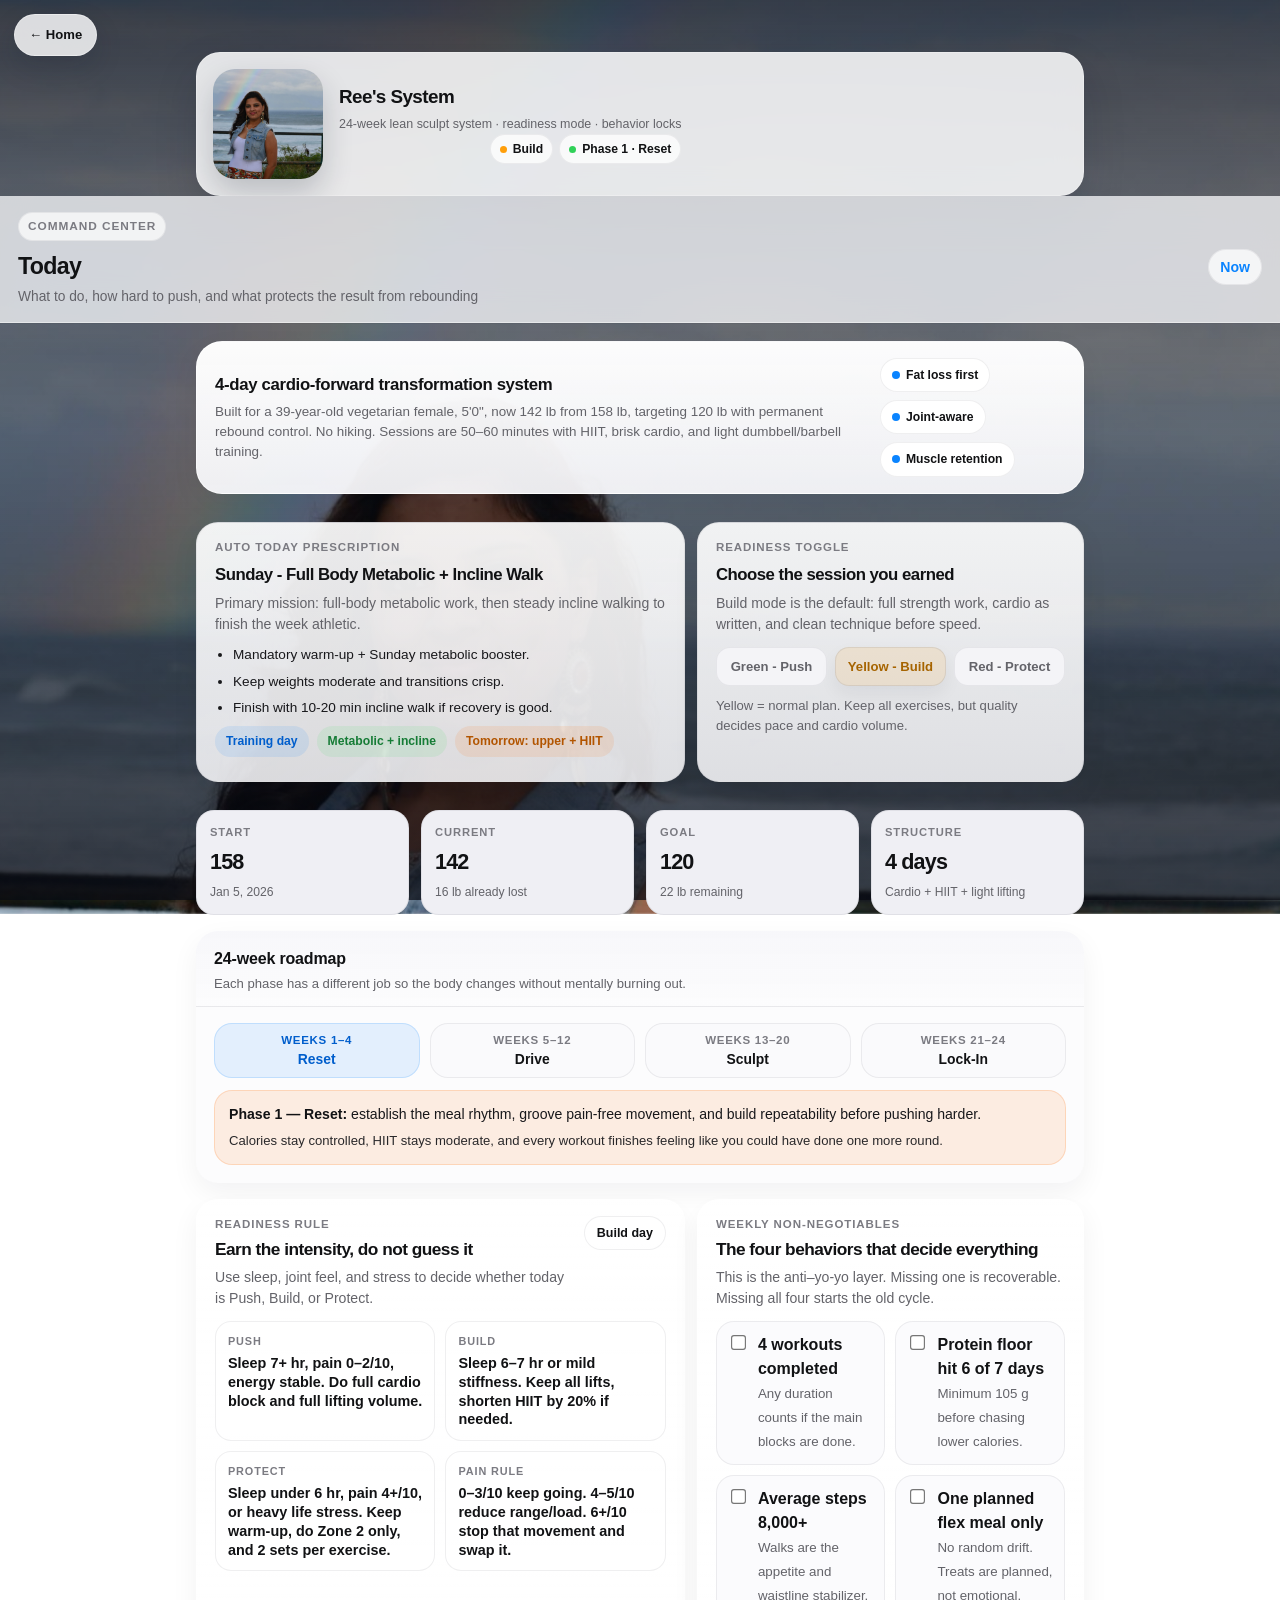
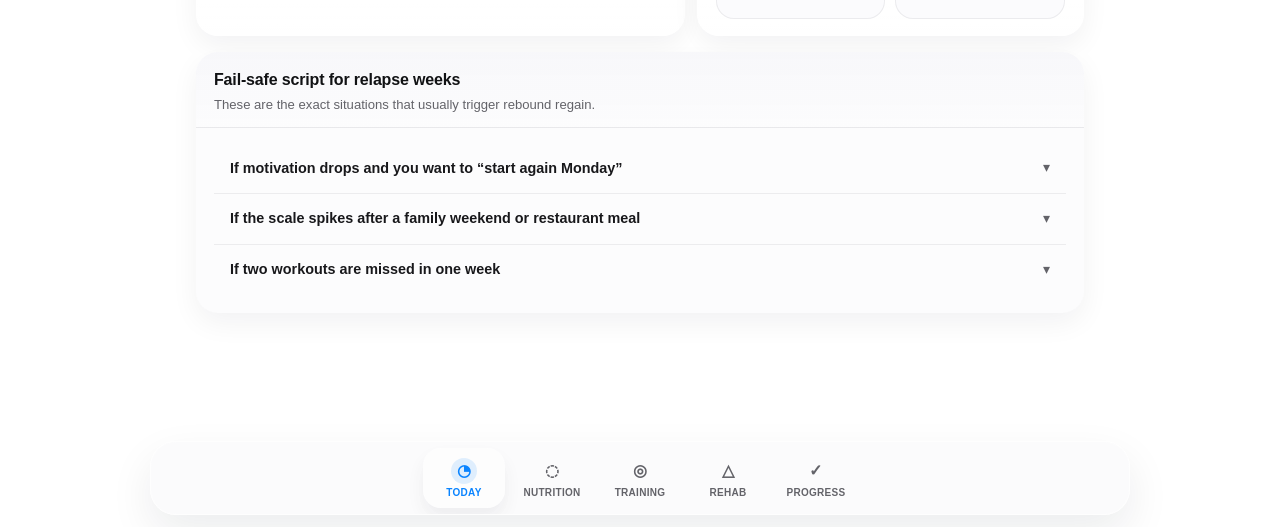
==== commit c1bbadea: "fixed landing page issue" ====
--- a/ree.html
+++ b/ree.html
@@ -5,7 +5,7 @@
 <head>
 <meta charset="utf-8"/>
 <meta content="width=device-width, initial-scale=1, viewport-fit=cover" name="viewport"/>
-<title>Ree Sumo Cut System — 24-Week Cardio + Sculpt Protocol</title>
+<title>Ree Premium Plan — 24-Week Cardio + Sculpt Protocol</title>
 <meta content="4-day cardio-forward, HIIT + light lifting transformation plan for a vegetarian female using dumbbells and barbells only." name="description"/>
 <style>
 :root{
@@ -334,24 +334,17 @@
 </head>
 <body class="ree-app">
 <a class="home-chip" href="index.html" aria-label="Back to home">← Home</a>
-<div class="global-sumo-header">
-<div class="global-sumo-shell">
-<div class="global-sumo-brand">
-<div class="global-sumo-name">Ree Sumo Cut System</div>
-<div class="global-sumo-sub">24-week lean sculpt system · readiness mode · behavior locks</div>
-</div>
-<div class="global-sumo-pills">
-<span class="global-sumo-pill"><span class="global-sumo-dot" id="modeDot"></span><span id="modeText">Build</span></span>
-<span class="global-sumo-pill"><span class="global-sumo-dot green"></span><span id="phaseText">Phase 1 · Reset</span></span>
-</div>
-</div>
-</div>
+
 <div class="page-body" style="padding-top:10px;padding-bottom:0">
 <div class="ree-hero-portrait">
   <img src="assets/images/ree.jpeg" alt="Ree portrait by the ocean" />
   <div class="ree-hero-copy">
-    <h2>Ree</h2>
-    <p>Same premium glass look, now personalized with Ree’s solo portrait and a cinematic ocean backdrop.</p>
+    <h2>Ree's System</h2>
+    <div class="global-sumo-sub">24-week lean sculpt system · readiness mode · behavior locks</div>
+    <div class="global-sumo-pills">
+<span class="global-sumo-pill"><span class="global-sumo-dot" id="modeDot"></span><span id="modeText">Build</span></span>
+<span class="global-sumo-pill"><span class="global-sumo-dot green"></span><span id="phaseText">Phase 1 · Reset</span></span>
+</div>
   </div>
 </div>
 </div>
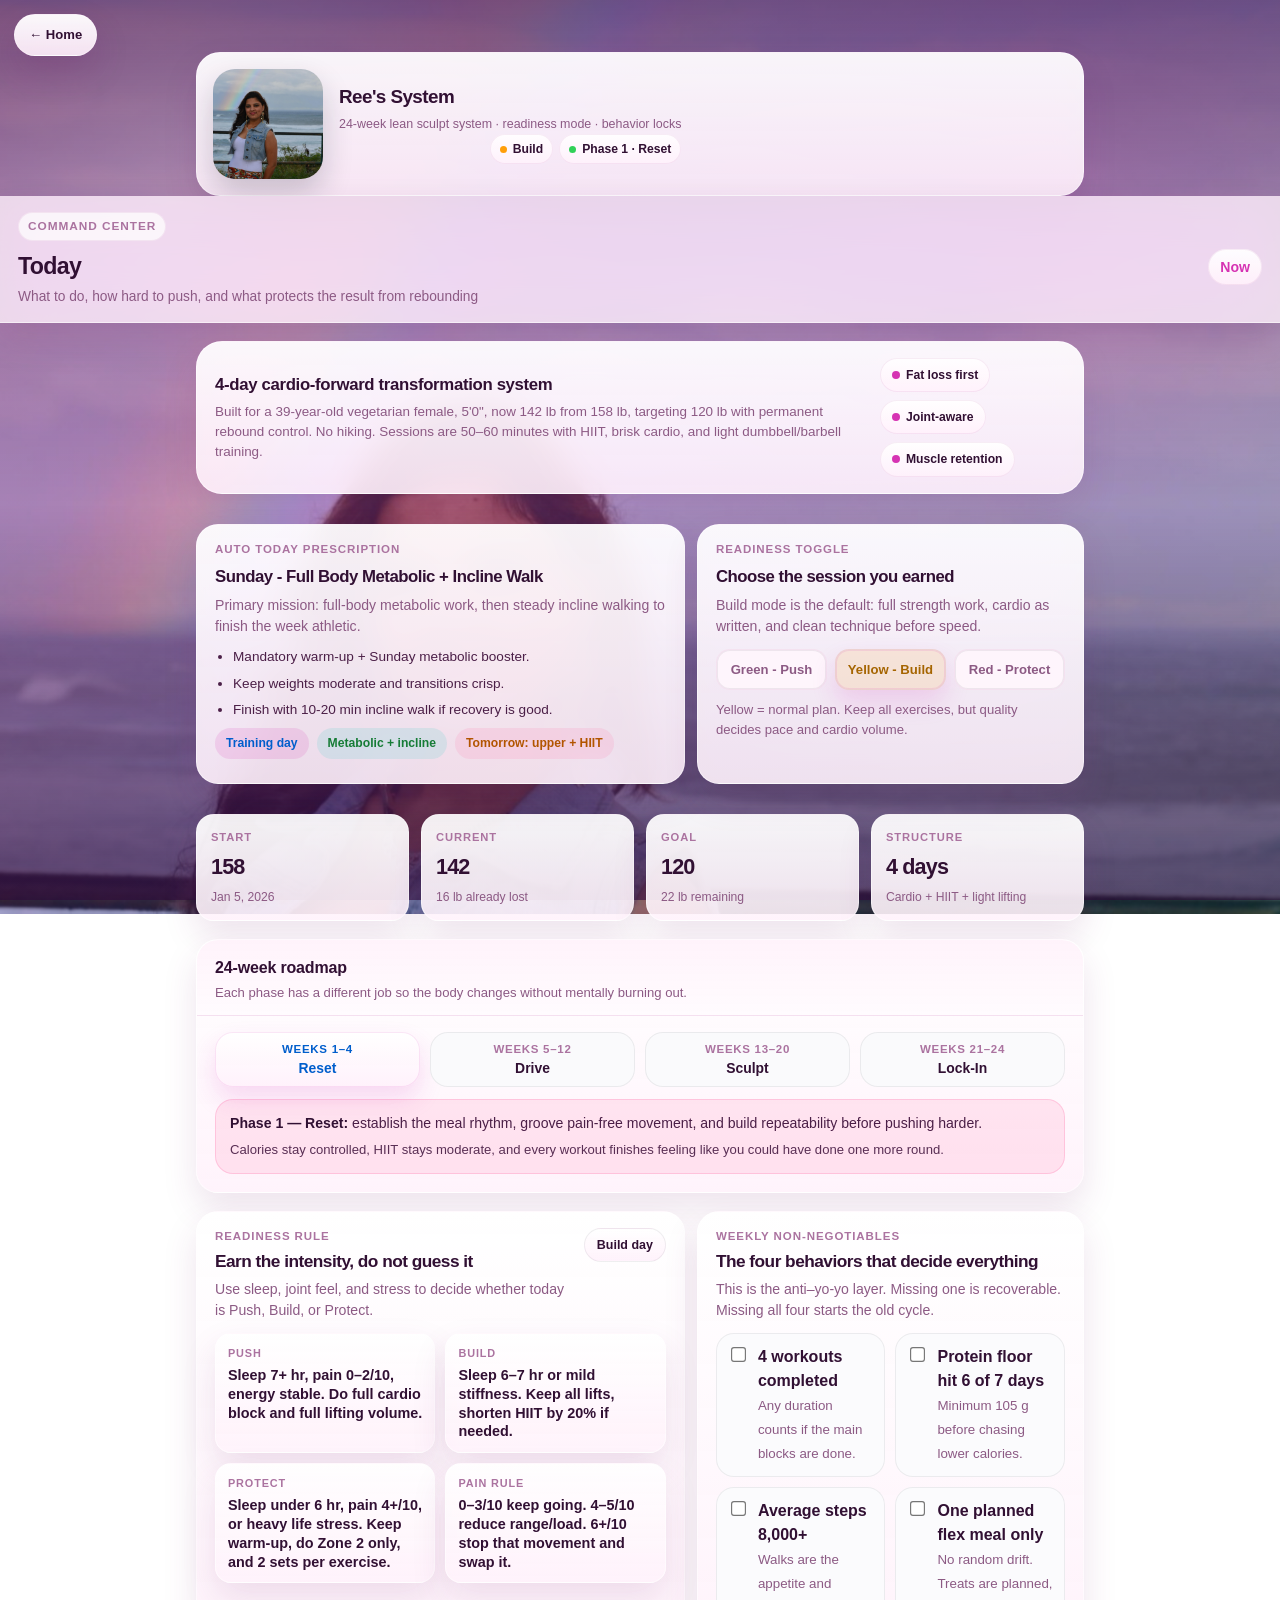
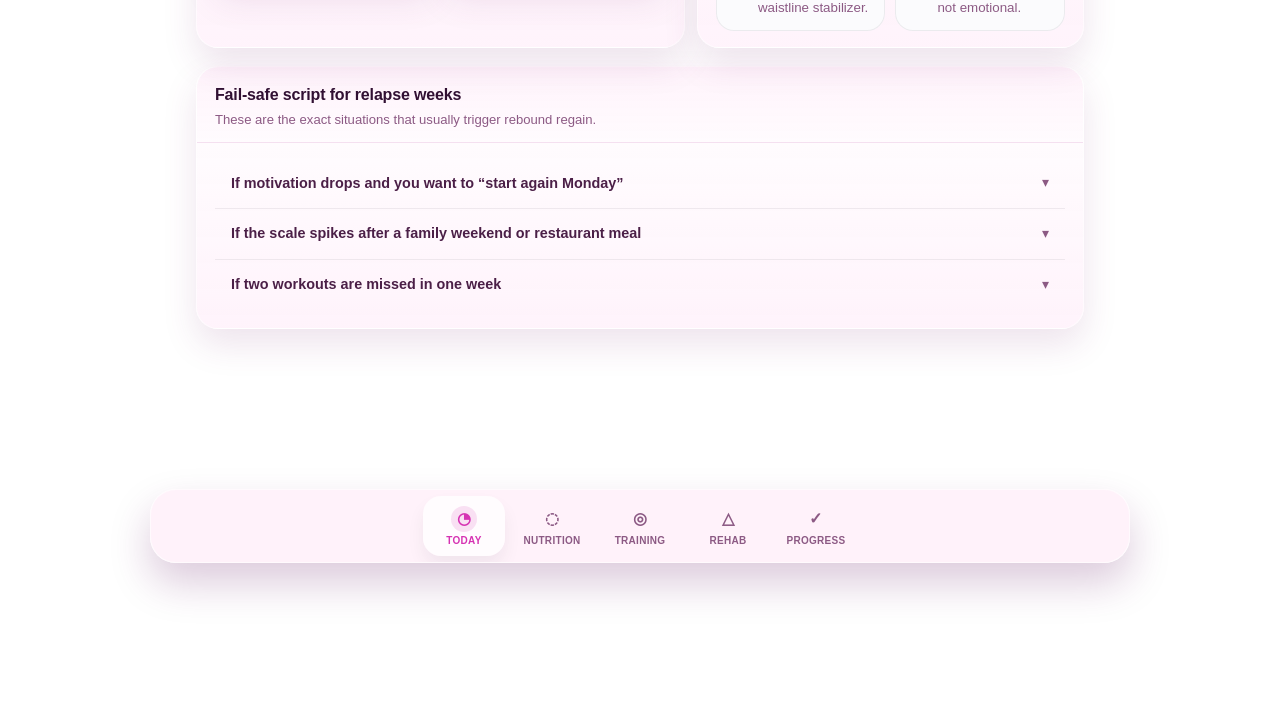
==== commit e08a8f8a: "fixed mobile site issue" ====
--- a/ree.html
+++ b/ree.html
@@ -330,6 +330,207 @@
 .ree-hero-copy p{margin:0;color:var(--muted)}
 @media(max-width:640px){.ree-hero-portrait{flex-direction:column;align-items:flex-start}.ree-hero-portrait img{width:100%;height:auto;max-height:280px}.home-chip{top:10px;left:10px;padding:8px 12px}}
 
+
+
+/* ── REE VIBRANT REFRESH + MOBILE NAV FIXES ── */
+:root{
+  --bg:#ffe6f7;
+  --surface:rgba(255,250,254,0.92);
+  --surface2:#fff1fb;
+  --surface3:#fde7f6;
+  --text:#4b1f47;
+  --text-2:#311033;
+  --muted:#8c5a84;
+  --muted-2:#ab73a0;
+  --line:rgba(173,84,152,0.16);
+  --line2:rgba(173,84,152,0.24);
+  --shadow-sm:0 16px 34px rgba(125,43,113,0.13);
+  --shadow-md:0 22px 54px rgba(125,43,113,0.20);
+  --glass:rgba(255,241,250,0.76);
+  --orange:#ff6ba6;
+  --orange-d:rgba(255,107,166,0.14);
+  --orange-b:rgba(255,107,166,0.26);
+  --blue:#d633b3;
+  --blue-d:rgba(214,51,179,0.14);
+  --blue-b:rgba(214,51,179,0.26);
+  --green:#23c8bf;
+  --green-d:rgba(35,200,191,0.13);
+  --green-b:rgba(35,200,191,0.24);
+  --yellow:#ffb84d;
+  --yellow-d:rgba(255,184,77,0.14);
+  --yellow-b:rgba(255,184,77,0.26);
+  --red:#ff5e8f;
+  --red-d:rgba(255,94,143,0.14);
+  --red-b:rgba(255,94,143,0.26);
+  --purple:#9257ff;
+  --purple-d:rgba(146,87,255,0.14);
+  --purple-b:rgba(146,87,255,0.26);
+}
+html,body{background:transparent !important;}
+body{
+  padding-bottom:calc(128px + env(safe-area-inset-bottom));
+}
+body.ree-app{
+  min-height:100vh;
+  min-height:100dvh;
+}
+body.ree-app::before{
+  background:
+    radial-gradient(circle at 16% 16%, rgba(255,255,255,0.38), transparent 22%),
+    radial-gradient(circle at 82% 22%, rgba(255,105,180,0.18), transparent 26%),
+    linear-gradient(135deg, rgba(255,76,166,0.22), rgba(146,87,255,0.18) 52%, rgba(35,200,191,0.10)),
+    url("assets/images/ree.jpeg") center 18%/cover no-repeat;
+}
+body.ree-app::after{
+  background:
+    linear-gradient(180deg, rgba(66,13,70,0.58), rgba(89,18,96,0.34) 22%, rgba(255,76,166,0.16) 56%, rgba(45,10,56,0.62) 100%);
+}
+.global-sumo-header,
+.page-header{
+  background:rgba(255,244,252,0.78) !important;
+  border-color:rgba(255,255,255,0.52) !important;
+  box-shadow:0 16px 34px rgba(96,17,94,0.14);
+}
+.global-sumo-name,
+.page-title,
+.card-title,
+.hero-title,
+.train-focus-title,
+.ree-hero-copy h2,
+.today-title{
+  color:var(--text-2);
+}
+.global-sumo-pill,
+.metric-pill,
+.header-badge,
+.home-chip,
+.pill,
+.train-badge,
+.snap,
+.quick-action,
+.log-item,
+.swap-card,
+.rule-card,
+.mode-btn.active,
+.day-btn.active,
+.week-btn.active{
+  background:linear-gradient(180deg, rgba(255,255,255,0.96), rgba(255,241,251,0.90));
+}
+.card,
+.hero-panel,
+.train-focus-card,
+.ree-hero-portrait,
+.today-call,
+.stat,
+.ex-card,
+.command-card,
+.quick-action,
+.swap-card,
+.rule-card,
+.log-item,
+.snap{
+  background:linear-gradient(180deg, rgba(255,255,255,0.94), rgba(255,242,251,0.90));
+  border:1px solid rgba(255,255,255,0.52);
+  box-shadow:var(--shadow-sm);
+}
+.card-header{
+  background:linear-gradient(180deg, rgba(255,243,251,0.98), rgba(255,251,254,0.94));
+  border-bottom:1px solid rgba(173,84,152,0.12);
+}
+.section-kicker,
+.section-chip,
+.global-sumo-pill,
+.metric-pill,
+.header-badge{
+  box-shadow:inset 0 0 0 1px rgba(173,84,152,0.10);
+}
+.hero-panel,
+.ree-hero-portrait,
+.train-focus-card,
+.today-call{
+  backdrop-filter:saturate(170%) blur(14px);
+  -webkit-backdrop-filter:saturate(170%) blur(14px);
+}
+.btn{
+  background:linear-gradient(135deg, #ff4faa, #d84df5 60%, #7b7dff);
+  box-shadow:0 16px 30px rgba(214,51,179,0.28);
+}
+.btn.secondary,
+.btn.ghost,
+.ex-toggle,
+.mode-btn{
+  background:rgba(255,247,252,0.92);
+  border:1px solid rgba(173,84,152,0.12);
+}
+.home-chip{
+  color:var(--text-2);
+  box-shadow:0 16px 34px rgba(96,17,94,0.18);
+}
+.bnav-shell{
+  bottom:0;
+  padding:0 12px calc(10px + env(safe-area-inset-bottom));
+}
+.bnav{
+  width:min(calc(100vw - 24px), 980px);
+  width:min(calc(100dvw - 24px), 980px);
+  max-width:100%;
+  background:rgba(255,239,249,0.78);
+  border-color:rgba(255,255,255,0.60);
+  box-shadow:0 20px 40px rgba(96,17,94,0.22);
+}
+.bnav__btn.active{
+  color:var(--blue);
+  background:rgba(255,255,255,0.74);
+}
+.bnav__btn.active .bnav__icon{
+  background:rgba(214,51,179,0.14);
+}
+.page{
+  padding-bottom:calc(140px + env(safe-area-inset-bottom));
+}
+.page-body{
+  gap:18px;
+}
+.banner.blue,.info{background:var(--blue-d);border-color:var(--blue-b)}
+.banner.green,.good-box{background:var(--green-d);border-color:var(--green-b)}
+.banner.yellow,.warn-box{background:var(--yellow-d);border-color:var(--yellow-b)}
+.banner.red,.danger-box{background:var(--red-d);border-color:var(--red-b)}
+.banner.orange{background:var(--orange-d);border-color:var(--orange-b)}
+.banner.purple{background:var(--purple-d);border-color:var(--purple-b)}
+.mode-btn.active,
+.day-btn.active,
+.week-btn.active{
+  color:var(--text-2);
+  box-shadow:0 12px 24px rgba(214,51,179,0.16), inset 0 0 0 1px rgba(214,51,179,0.12);
+}
+.mode-btn.green.active{background:rgba(35,200,191,0.14);color:#117d77}
+.mode-btn.yellow.active{background:rgba(255,184,77,0.18);color:#a56500}
+.mode-btn.red.active{background:rgba(255,94,143,0.16);color:#b3275d}
+@media (max-width: 768px){
+  body{
+    padding-bottom:calc(144px + env(safe-area-inset-bottom));
+  }
+  .bnav-shell{
+    padding:0 10px calc(8px + env(safe-area-inset-bottom));
+  }
+  .bnav{
+    width:calc(100vw - 20px);
+    width:calc(100dvw - 20px);
+    border-radius:22px;
+  }
+  .bnav-track{
+    justify-content:flex-start;
+    min-width:0;
+    padding-inline:2px;
+  }
+  .page{
+    padding-bottom:calc(152px + env(safe-area-inset-bottom));
+  }
+  .global-sumo-header{
+    padding-top:calc(10px + env(safe-area-inset-top));
+  }
+}
+
 </style>
 </head>
 <body class="ree-app">
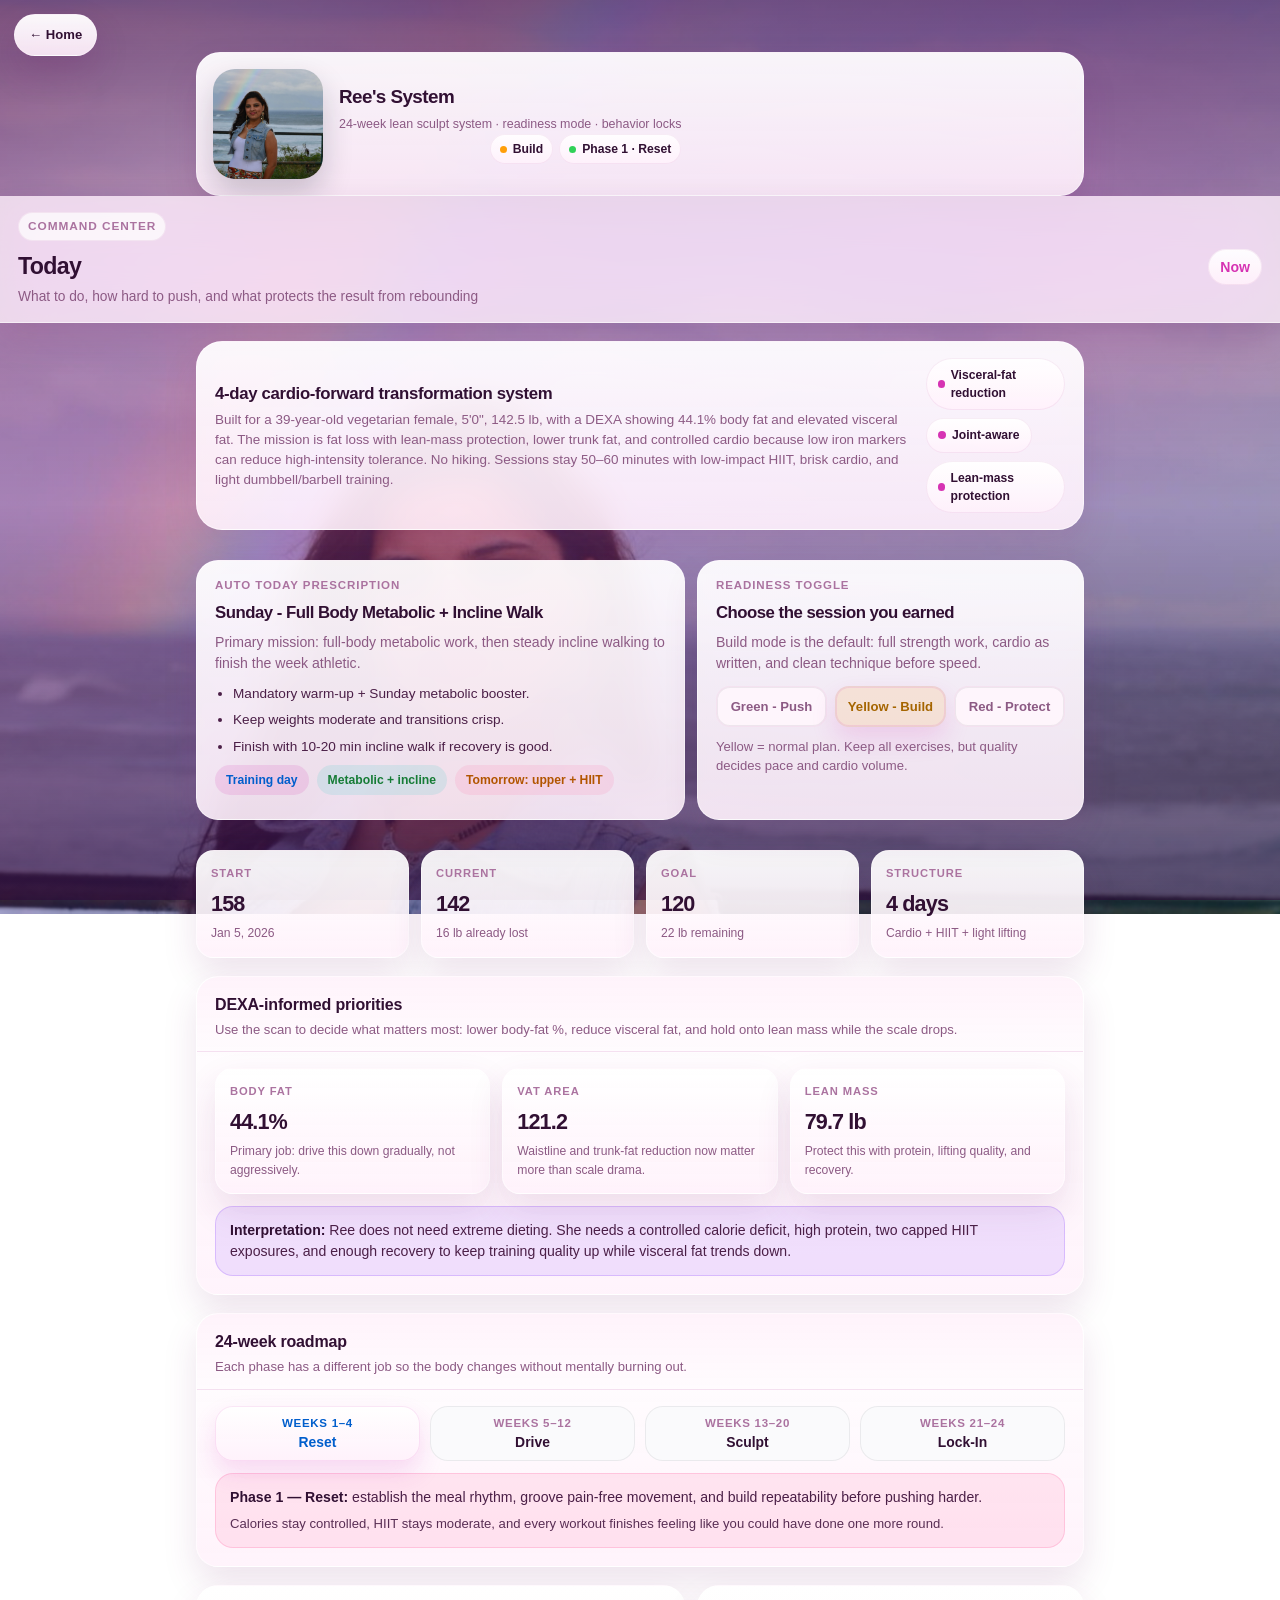
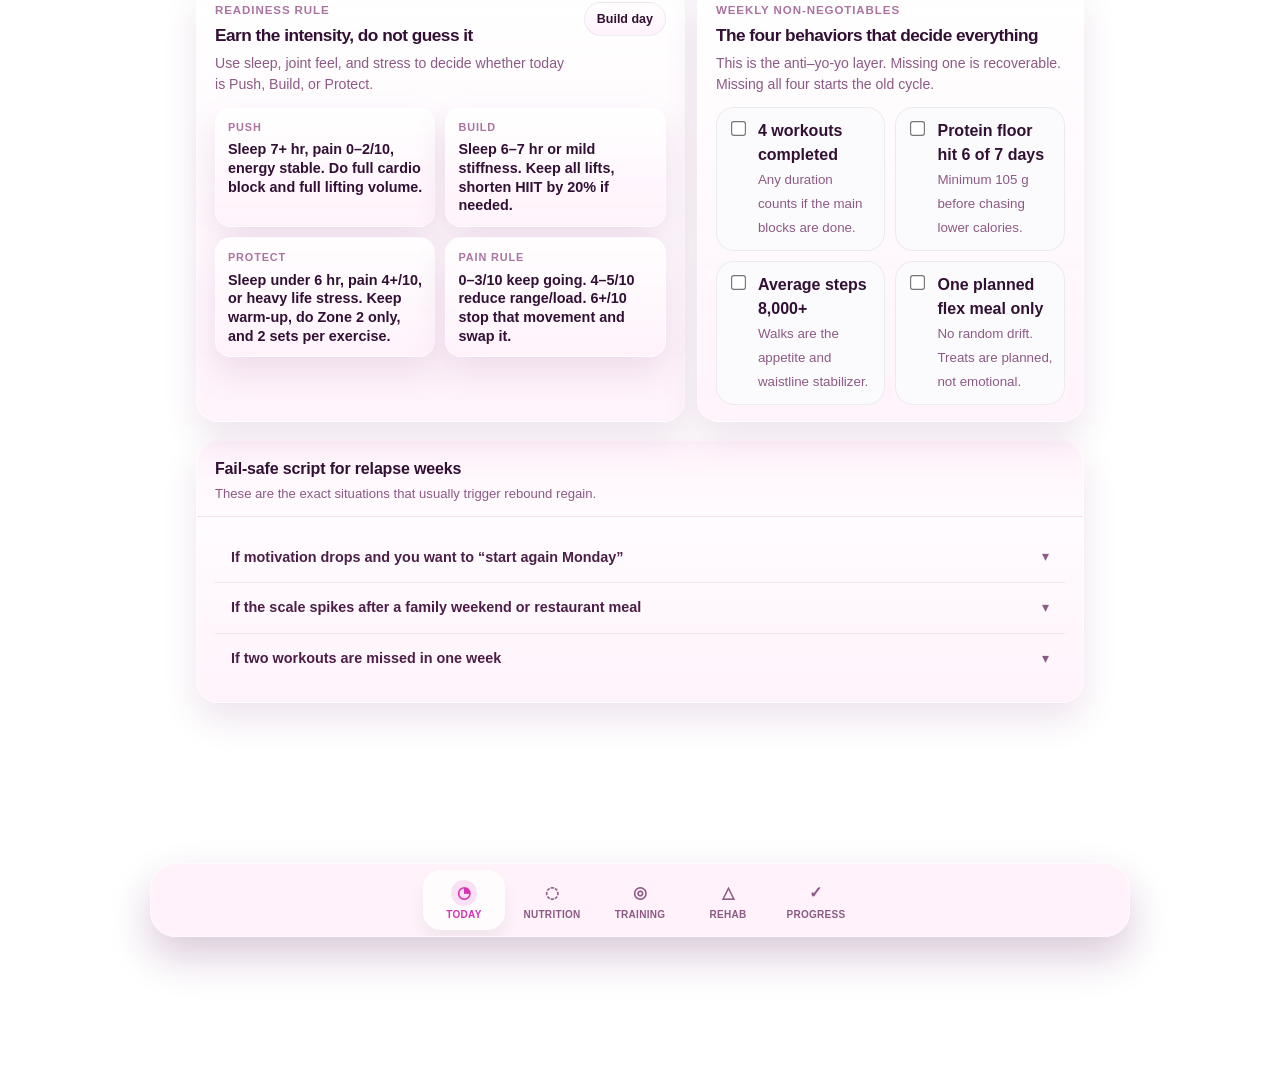
==== commit 89afa71e: "Update ree.html" ====
--- a/ree.html
+++ b/ree.html
@@ -531,25 +531,52 @@
   }
 }
 
+
+
+.demo-note{
+  margin:0 0 12px;
+  font-size:.82rem;
+  color:var(--muted);
+}
+.demo-links{
+  display:flex;
+  flex-wrap:wrap;
+  gap:6px;
+}
+.demo-link{
+  display:inline-flex;
+  align-items:center;
+  justify-content:center;
+  padding:6px 10px;
+  border-radius:999px;
+  background:rgba(214,51,179,0.10);
+  border:1px solid rgba(214,51,179,0.16);
+  color:var(--blue);
+  font-size:.73rem;
+  font-weight:800;
+  line-height:1.1;
+  text-decoration:none;
+  white-space:nowrap;
+}
+.demo-link:hover{ text-decoration:none; filter:brightness(.98); }
+.demo-link::after{ content:" ↗"; font-size:.72rem; }
 </style>
 </head>
 <body class="ree-app">
-<a class="home-chip" href="index.html" aria-label="Back to home">← Home</a>
-
+<a aria-label="Back to home" class="home-chip" href="index.html">← Home</a>
 <div class="page-body" style="padding-top:10px;padding-bottom:0">
 <div class="ree-hero-portrait">
-  <img src="assets/images/ree.jpeg" alt="Ree portrait by the ocean" />
-  <div class="ree-hero-copy">
-    <h2>Ree's System</h2>
-    <div class="global-sumo-sub">24-week lean sculpt system · readiness mode · behavior locks</div>
-    <div class="global-sumo-pills">
+<img alt="Ree portrait by the ocean" src="assets/images/ree.jpeg"/>
+<div class="ree-hero-copy">
+<h2>Ree's System</h2>
+<div class="global-sumo-sub">24-week lean sculpt system · readiness mode · behavior locks</div>
+<div class="global-sumo-pills">
 <span class="global-sumo-pill"><span class="global-sumo-dot" id="modeDot"></span><span id="modeText">Build</span></span>
 <span class="global-sumo-pill"><span class="global-sumo-dot green"></span><span id="phaseText">Phase 1 · Reset</span></span>
 </div>
-  </div>
-</div>
-</div>
-
+</div>
+</div>
+</div>
 <!-- PAGE 1 -->
 <section class="page active" id="page-today">
 <div class="page-header">
@@ -566,12 +593,12 @@
 <div class="hero-panel">
 <div class="hero-copy">
 <div class="hero-title">4-day cardio-forward transformation system</div>
-<p class="hero-sub">Built for a 39-year-old vegetarian female, 5'0", now 142 lb from 158 lb, targeting 120 lb with permanent rebound control. No hiking. Sessions are 50–60 minutes with HIIT, brisk cardio, and light dumbbell/barbell training.</p>
+<p class="hero-sub">Built for a 39-year-old vegetarian female, 5'0", 142.5 lb, with a DEXA showing 44.1% body fat and elevated visceral fat. The mission is fat loss with lean-mass protection, lower trunk fat, and controlled cardio because low iron markers can reduce high-intensity tolerance. No hiking. Sessions stay 50–60 minutes with low-impact HIIT, brisk cardio, and light dumbbell/barbell training.</p>
 </div>
 <div class="hero-meta">
-<span class="metric-pill"><span class="metric-dot"></span> Fat loss first</span>
+<span class="metric-pill"><span class="metric-dot"></span> Visceral-fat reduction</span>
 <span class="metric-pill"><span class="metric-dot"></span> Joint-aware</span>
-<span class="metric-pill"><span class="metric-dot"></span> Muscle retention</span>
+<span class="metric-pill"><span class="metric-dot"></span> Lean-mass protection</span>
 </div>
 </div>
 <div class="today-card-grid">
@@ -602,12 +629,25 @@
 <div class="mode-note" id="modeNote">Green = full plan. Yellow = normal plan. Red = cut 1 set from each lift and replace HIIT with 12-20 min Zone 2.</div>
 </div>
 </div>
-
 <div class="stat-grid g4">
 <div class="stat"><div class="label">Start</div><div class="val">158</div><div class="note">Jan 5, 2026</div></div>
 <div class="stat"><div class="label">Current</div><div class="val">142</div><div class="note">16 lb already lost</div></div>
 <div class="stat"><div class="label">Goal</div><div class="val">120</div><div class="note">22 lb remaining</div></div>
 <div class="stat"><div class="label">Structure</div><div class="val">4 days</div><div class="note">Cardio + HIIT + light lifting</div></div>
+</div>
+<div class="card">
+<div class="card-header">
+<div class="card-title">DEXA-informed priorities</div>
+<div class="card-sub">Use the scan to decide what matters most: lower body-fat %, reduce visceral fat, and hold onto lean mass while the scale drops.</div>
+</div>
+<div class="card-body">
+<div class="stat-grid g3">
+<div class="stat"><div class="label">Body fat</div><div class="val">44.1%</div><div class="note">Primary job: drive this down gradually, not aggressively.</div></div>
+<div class="stat"><div class="label">VAT area</div><div class="val">121.2</div><div class="note">Waistline and trunk-fat reduction now matter more than scale drama.</div></div>
+<div class="stat"><div class="label">Lean mass</div><div class="val">79.7 lb</div><div class="note">Protect this with protein, lifting quality, and recovery.</div></div>
+</div>
+<div class="banner purple" style="margin-top:12px;"><strong>Interpretation:</strong> Ree does not need extreme dieting. She needs a controlled calorie deficit, high protein, two capped HIIT exposures, and enough recovery to keep training quality up while visceral fat trends down.</div>
+</div>
 </div>
 <div class="card">
 <div class="card-header">
@@ -694,8 +734,8 @@
 <div class="section-kicker">Nutrition strategy</div>
 <div class="page-title-wrap">
 <div>
-<div class="page-title">Macros &amp; Meals</div>
-<div class="page-sub">High-satiety vegetarian cutting plan designed to stop the discipline drift that caused past rebounds</div>
+<div class="page-title">Macros, Meals &amp; Lab Support</div>
+<div class="page-sub">DEXA-driven vegetarian fat-loss nutrition with iron-supportive choices and potassium-aware guardrails</div>
 </div>
 <div class="header-badge">Fuel</div>
 </div>
@@ -703,33 +743,33 @@
 <div class="page-body">
 <div class="hero-panel">
 <div class="hero-copy">
-<div class="hero-title">Protein first, appetite second, calories third</div>
-<p class="hero-sub">The plan is structured so hunger, family food exposure, and end-of-day fatigue do not control decisions. Meals are repetitive on purpose because repetition beats “being good” for 24 weeks.</p>
+<div class="hero-title">Protein first, iron smarter, potassium calmer</div>
+<p class="hero-sub">This version keeps the calorie deficit moderate enough to protect recovery, shifts food choices toward iron-supportive pairings, and removes the easy potassium traps like coconut water, salt substitutes, and stacking multiple high-potassium foods in the same meal.</p>
 </div>
 <div class="hero-meta">
 <span class="metric-pill"><span class="metric-dot"></span> 105–120 g protein</span>
-<span class="metric-pill"><span class="metric-dot"></span> 1,400–1,600 kcal</span>
-<span class="metric-pill"><span class="metric-dot"></span> 4 feedings</span>
+<span class="metric-pill"><span class="metric-dot"></span> Iron-supportive pairings</span>
+<span class="metric-pill"><span class="metric-dot"></span> Potassium-aware</span>
 </div>
 </div>
 <div class="train-cockpit" style="margin-top:12px;">
 <div class="train-focus-card">
-<div class="train-focus-top"><div><div class="train-focus-kicker">Relapse-proof meal structure</div><h3 class="train-focus-title">Default meals beat motivation</h3><p class="train-focus-note">Breakfast stays fixed, lunch rotates between 2 choices, snacks have 2 emergency options, and dinner rotates between 3 protein-anchored templates.</p></div></div>
+<div class="train-focus-top"><div><div class="train-focus-kicker">Lab-informed meal structure</div><h3 class="train-focus-title">Default meals now solve three problems at once</h3><p class="train-focus-note">Every day should support fat loss, lean-mass retention, and better iron intake without pushing potassium higher than it needs to be.</p></div></div>
 <ul class="list-tight">
-<li><strong>Breakfast default:</strong> protein-first and repeatable 5-6 days per week.</li>
-<li><strong>Lunch default:</strong> 2 prepared choices only, both with a visible protein anchor.</li>
-<li><strong>Snack default:</strong> one rescue snack at 4-5 PM before cravings take over.</li>
-<li><strong>Dinner default:</strong> 3 rotating templates so family meals stay controlled, not random.</li>
-<li><strong>Flex meal:</strong> once weekly, protein first, no cheat-day spillover.</li>
+<li><strong>Breakfast default:</strong> 25–30 g protein plus a vitamin C food, not tea-first on an empty stomach.</li>
+<li><strong>Lunch default:</strong> one visible protein anchor plus 1 iron-supportive pairing such as lemon, berries, bell pepper, or citrus.</li>
+<li><strong>Snack default:</strong> one rescue feeding at 4–5 PM so dinner is never a rebound meal.</li>
+<li><strong>Dinner default:</strong> 3 lower-potassium templates built around tofu, paneer, yogurt, or measured dals instead of bean-heavy overloads.</li>
+<li><strong>Do not stack:</strong> coconut water, tomato-heavy curries, potatoes, spinach, bananas, or potassium salt substitutes in the same day.</li>
 </ul>
 </div>
 <div class="train-focus-card">
-<div class="train-focus-top"><div><div class="train-focus-kicker">Diet break logic</div><h3 class="train-focus-title">Use relief before burnout forces it</h3><p class="train-focus-note">Long cuts are more durable when maintenance is practiced on purpose.</p></div></div>
+<div class="train-focus-top"><div><div class="train-focus-kicker">Recovery + anemia logic</div><h3 class="train-focus-title">Do not use an aggressive deficit right now</h3><p class="train-focus-note">Low hemoglobin, hematocrit, and MCH are a reason to keep the cut controlled so recovery, walking, and lifting quality do not crash.</p></div></div>
 <ul class="list-tight">
-<li>After 8-10 hard weeks, run a <strong>10-14 day diet break</strong> at estimated maintenance.</li>
-<li>Protein stays high, meal timing stays the same, and training structure does not change.</li>
-<li>Maintenance is not a free-for-all: it is simply more carbs and calories around training.</li>
-<li>Return to the cut when scale and hunger normalize, not when guilt hits.</li>
+<li>Training days should feel fueled, not drained; under-eating will make HIIT and recovery worse.</li>
+<li>Use a <strong>moderate deficit</strong>, not “eat as little as possible.” The win is consistency plus preserved lean mass.</li>
+<li>If unusual breathlessness, dizziness, or heart-racing shows up, switch that day to Zone 2 and recovery focus.</li>
+<li>Tea and coffee belong <strong>away from iron-focused meals and iron supplements</strong>, not alongside them.</li>
 </ul>
 </div>
 </div>
@@ -738,18 +778,17 @@
 <div class="card-body">
 <div class="micro-grid">
 <div class="rule-card"><h4>Step 1 - Slow the trigger</h4><ul><li>Drink water first.</li><li>Walk for 10 minutes or do 2 minutes of nasal breathing.</li><li>Do not stand and eat in the kitchen.</li></ul></div>
-<div class="rule-card"><h4>Step 2 - Protein before impulse</h4><ul><li>Eat a rescue feeding first: Greek yogurt, tofu, paneer, or shake.</li><li>Wait 15 minutes before any second choice.</li><li>Never eat from packets or shared family containers.</li></ul></div>
-</div>
-</div>
-</div>
-
+<div class="rule-card"><h4>Step 2 - Protein before impulse</h4><ul><li>Eat a rescue feeding first: Greek yogurt, paneer, tofu, whey isolate, or a measured yogurt bowl with berries.</li><li>Wait 15 minutes before any second choice.</li><li>Never eat from packets or shared family containers.</li></ul></div>
+</div>
+</div>
+</div>
 <div class="phase-grid">
 <div class="phase-card">
 <h4>Phase 1: Reset</h4>
 <p>Weeks 1–4</p>
 <ul>
-<li>Training day: 1,550–1,600 kcal</li>
-<li>Rest day: 1,425–1,475 kcal</li>
+<li>Training day: 1,525–1,600 kcal</li>
+<li>Rest day: 1,425–1,500 kcal</li>
 <li>Protein 105–115 g</li>
 <li>Carbs 130–155 g</li>
 <li>Fat 42–50 g</li>
@@ -759,7 +798,7 @@
 <h4>Phase 2: Drive</h4>
 <p>Weeks 5–12</p>
 <ul>
-<li>Training day: 1,500–1,550 kcal</li>
+<li>Training day: 1,475–1,550 kcal</li>
 <li>Rest day: 1,375–1,450 kcal</li>
 <li>Protein 110–120 g</li>
 <li>Carbs 120–145 g</li>
@@ -782,7 +821,7 @@
 <p>Weeks 21–24</p>
 <ul>
 <li>Training day: 1,500–1,600 kcal</li>
-<li>Rest day: 1,400–1,500 kcal</li>
+<li>Rest day: 1,425–1,500 kcal</li>
 <li>Protein stays 110–120 g</li>
 <li>Carbs rise slightly around training</li>
 <li>Goal becomes maintenance practice</li>
@@ -798,17 +837,17 @@
 <table>
 <thead><tr><th>Time</th><th>Target</th><th>Example</th></tr></thead>
 <tbody>
-<tr><td>7:00–8:00 AM</td><td>Hydrate + first protein feeding</td><td>Water, chai/coffee with controlled add-ins, then 30–35 g protein breakfast.</td></tr>
-<tr><td>12:00–1:30 PM</td><td>Main meal</td><td>Paneer or tofu + lentil/bean + vegetables + one measured carb.</td></tr>
-<tr><td>4:00–5:00 PM</td><td>Craving prevention snack</td><td>20–25 g protein before hunger becomes urgent.</td></tr>
-<tr><td>7:00–8:00 PM</td><td>Dinner</td><td>Lighter carb, highest vegetables, 30–35 g protein anchor.</td></tr>
-<tr><td>Emergency only</td><td>Rescue feeding</td><td>Greek yogurt, tofu, or protein shake if cravings hit after dinner.</td></tr>
+<tr><td>7:00–8:00 AM</td><td>Hydrate + protein breakfast</td><td>Water first, then a 25–30 g protein breakfast. Keep chai/coffee 60–90 minutes away if breakfast is one of the stronger iron meals.</td></tr>
+<tr><td>12:00–1:30 PM</td><td>Main iron-supportive meal</td><td>Paneer or tofu + lower-potassium vegetables + 1 measured carb + lemon, berries, or bell pepper for vitamin C support.</td></tr>
+<tr><td>4:00–5:00 PM</td><td>Craving prevention snack</td><td>20–25 g protein before hunger becomes urgent; avoid coconut water and electrolyte powders.</td></tr>
+<tr><td>7:00–8:00 PM</td><td>Dinner</td><td>Lighter carb, highest vegetables, 30–35 g protein anchor, and do not stack large portions of dal + potatoes + tomato gravy.</td></tr>
+<tr><td>Supplement window</td><td>Iron away from blockers</td><td>If taking an iron supplement, keep it away from tea, coffee, calcium, and high-fiber bran-heavy meals.</td></tr>
 </tbody>
 </table>
 <div class="pill-row">
-<span class="pill green">Breakfast must be protein-heavy</span>
+<span class="pill green">Pair iron with vitamin C</span>
 <span class="pill blue">Pre-log dinner by noon</span>
-<span class="pill orange">Never arrive at dinner starved</span>
+<span class="pill orange">No coconut water or salt substitutes</span>
 <span class="pill purple">1 planned flex meal weekly</span>
 </div>
 </div>
@@ -823,10 +862,10 @@
 </div>
 </div>
 <div class="train-snapshot">
-<div class="snap"><div class="snap-label">Protein</div><div class="snap-value">25–35 g: paneer, tofu, dal, chana, rajma, Greek yogurt, soy chunks, optional whey.</div></div>
-<div class="snap"><div class="snap-label">Produce</div><div class="snap-value">2 fists minimum: cooked sabzi, salad, soup vegetables, cucumber, cabbage, spinach, okra, lauki.</div></div>
-<div class="snap"><div class="snap-label">Carb</div><div class="snap-value">1 measured portion: 1 roti, 1/2–3/4 cup rice, poha portion, oats, fruit, or beans as dual protein-carb.</div></div>
-<div class="snap"><div class="snap-label">Fat</div><div class="snap-value">Keep oil visible and measured: roughly 1–2 tsp per meal, not free-poured.</div></div>
+<div class="snap"><div class="snap-label">Protein</div><div class="snap-value">25–35 g: paneer, tofu, Greek yogurt, whey isolate, soy chunks, or a measured dal portion instead of multiple bean sources in one meal.</div></div>
+<div class="snap"><div class="snap-label">Produce</div><div class="snap-value">2 fists minimum: cabbage, cucumber, bell pepper, okra, lauki, cauliflower, lettuce, onion, zucchini, or berries/citrus on the side.</div></div>
+<div class="snap"><div class="snap-label">Carb</div><div class="snap-value">1 measured portion: 1 roti, 1/2–3/4 cup rice, poha portion, oats, berries, apples, grapes, pears, or pineapple.</div></div>
+<div class="snap"><div class="snap-label">Potassium watch</div><div class="snap-value">Limit piling up coconut water, banana, spinach, potatoes, tomatoes, avocado, dried fruit, and salt substitutes on the same day.</div></div>
 </div>
 </div>
 <div class="train-focus-card">
@@ -839,10 +878,10 @@
 </div>
 <ul class="list-tight">
 <li>Eat protein first at every meal before touching the starch.</li>
-<li>Start lunch and dinner with water + raw vegetables or soup.</li>
-<li>Use one large bowl or plate size every time; do not graze from pans.</li>
-<li>Keep “healthy but overeatable” foods out of visual range.</li>
-<li>Have a fixed replacement for sweet cravings: yogurt bowl, protein shake, fruit + seeds, or tofu chaat.</li>
+<li>Start lunch and dinner with water + lower-potassium vegetables or soup.</li>
+<li>Use one bowl or plate size every time; do not graze from pans.</li>
+<li>Keep tea and coffee at least 1–2 hours away from iron-focused meals.</li>
+<li>Have a fixed sweet-craving replacement: yogurt bowl with berries, whey shake, fruit + yogurt, or tofu chaat.</li>
 <li>When stress rises, walk for 10 minutes before opening the pantry.</li>
 </ul>
 </div>
@@ -856,14 +895,51 @@
 <table>
 <thead><tr><th>Meal</th><th>Food</th><th>Why it stays in the plan</th></tr></thead>
 <tbody>
-<tr><td>Breakfast</td><td>2 moong/besan cheela + 100 g paneer or tofu + chai with controlled milk</td><td>Front-loads protein and kills early cravings.</td></tr>
-<tr><td>Lunch</td><td>Tofu or paneer sabzi + 1 roti + cucumber salad + dal</td><td>Balanced, family-friendly, and easy to portion.</td></tr>
-<tr><td>Snack</td><td>Greek yogurt or protein shake + roasted chana</td><td>Prevents evening overeating.</td></tr>
-<tr><td>Dinner</td><td>Rajma/chole or lentil soup bowl + sautéed vegetables + extra tofu/paneer side</td><td>High fiber and high satiety without a calorie blow-up.</td></tr>
-<tr><td>Flex meal rule</td><td>One restaurant or family treat meal</td><td>Still protein-anchored, no “cheat day”, and the next meal goes back to normal.</td></tr>
+<tr><td>Breakfast</td><td>2 besan cheela + 100 g paneer or tofu + strawberries or orange slices; chai later</td><td>Protein-forward and vitamin C supportive without leading with tea.</td></tr>
+<tr><td>Lunch</td><td>Tofu or paneer sabzi + 1 roti + cucumber-cabbage salad + lemon</td><td>Balanced, family-friendly, and easier on potassium than a bean-heavy lunch.</td></tr>
+<tr><td>Snack</td><td>Greek yogurt or whey isolate shake + berries or roasted makhana</td><td>Prevents evening overeating and keeps protein high without a potassium bomb.</td></tr>
+<tr><td>Dinner</td><td>Paneer bhurji or tofu stir-fry + okra/lauki/cauliflower + 1 roti or 1/2 cup rice</td><td>High satiety, lower-potassium vegetables, and simpler digestion before bed.</td></tr>
+<tr><td>Flex meal rule</td><td>One restaurant or family treat meal</td><td>Still protein-anchored, no “cheat day”, and skip coconut water, electrolyte drinks, or potassium salt substitutes.</td></tr>
 </tbody>
 </table>
 </div>
+</div>
+</div>
+<div class="train-cockpit">
+<div class="train-focus-card">
+<div class="train-focus-top">
+<div>
+<div class="train-focus-kicker">Iron + potassium smart swaps</div>
+<h3 class="train-focus-title">Keep the deficit clean, not nutrient-blind</h3>
+<p class="train-focus-note">Use these swaps so the diet supports low iron markers without accidentally driving potassium intake higher.</p>
+</div>
+</div>
+<table>
+<thead><tr><th>Instead of</th><th>Use more often</th><th>Why</th></tr></thead>
+<tbody>
+<tr><td>Coconut water or electrolyte drinks</td><td>Plain water, lemon water, or unsweetened tea</td><td>Protects against easy extra potassium.</td></tr>
+<tr><td>Large rajma/chole + tomato gravy meals</td><td>Paneer/tofu + cabbage, cucumber, okra, lauki, cauliflower</td><td>Keeps protein high with a calmer potassium load.</td></tr>
+<tr><td>Tea right with meals</td><td>Tea 1–2 hours away from meals</td><td>Helps iron-focused meals work better.</td></tr>
+<tr><td>Banana / dried fruit smoothie add-ins</td><td>Berries, apple, grapes, pear, or pineapple</td><td>Lower-potassium fruit choices fit better here.</td></tr>
+</tbody>
+</table>
+</div>
+<div class="train-focus-card">
+<div class="train-focus-top">
+<div>
+<div class="train-focus-kicker">Supplement strategy</div>
+<h3 class="train-focus-title">Minimal stack, labs first, no trendy extras</h3>
+<p class="train-focus-note">Because hemoglobin, hematocrit, and MCH are low, the only supplement that rises to the top is clinician-approved iron. Everything else is optional, not urgent.</p>
+</div>
+</div>
+<ul class="list-tight">
+<li><strong>Primary supplement to discuss with her clinician:</strong> an oral iron supplement. A common medical starting approach is one tablet daily of ferrous sulphate, fumarate, or gluconate; if not tolerated, every-other-day dosing is often used.</li>
+<li><strong>Take iron away from blockers:</strong> tea, coffee, calcium, and very high-fiber bran-heavy meals.</li>
+<li><strong>Helpful pairing:</strong> take iron with a vitamin C food or a small vitamin C add-on if approved.</li>
+<li><strong>Avoid for now:</strong> potassium supplements, electrolyte powders, “hydration sticks,” and potassium-based salt substitutes.</li>
+<li><strong>Worth checking, not blindly adding:</strong> ferritin, iron saturation, B12, and folate before building a bigger supplement stack.</li>
+</ul>
+<div class="banner yellow" style="margin-top:12px;"><strong>Important:</strong> if potassium stays elevated on repeat labs, the plan should shift from “potassium-aware” to a clinician-led restriction. Right now the page is written to lower easy excess potassium, not to create an extreme kidney-diet approach.</div>
 </div>
 </div>
 </section>
@@ -889,7 +965,7 @@
 <span class="metric-pill"><span class="metric-dot"></span> 50–60 min</span>
 <span class="metric-pill"><span class="metric-dot"></span> Low-impact HIIT</span>
 <span class="metric-pill"><span class="metric-dot"></span> DB/BB only</span>
-</div>
+<span class="metric-pill"><span class="metric-dot"></span> Tap Demo for form</span></div>
 </div>
 <div class="train-cockpit" style="margin-top:12px;">
 <div class="train-focus-card">
@@ -907,28 +983,27 @@
 <li>When every prescribed set reaches the <strong>top of the rep range twice</strong> with pain &lt;=3/10, increase load next week.</li>
 <li>If reps drop hard or form degrades, keep the same weight and win with cleaner execution.</li>
 <li>If energy is low for 2 straight sessions, cut total sets by 20% for 1 week before pushing again.</li>
-<li>HIIT stays capped at <strong>2 sessions per week</strong>, 10-14 minutes each.</li>
+<li>HIIT stays capped at <strong>2 sessions per week</strong>, 8–12 minutes each.</li><li>If low-iron symptoms show up (unusual breathlessness, dizziness, pounding heart), convert HIIT to Zone 2 that day.</li>
 </ul>
 </div>
 </div>
-
 <div class="card">
 <div class="card-header">
 <div class="card-title">Warm-up all 4 days</div>
 <div class="card-sub">This is mandatory, because it prepares the right ankle, right knee, and left shoulder before intensity starts.</div>
 </div>
 <div class="card-body">
-<table>
-<thead><tr><th>Drill</th><th>Prescription</th><th>Purpose</th></tr></thead>
+<p class="demo-note">Tap Demo to open a YouTube form guide for each movement.</p><table>
+<thead><tr><th>Drill</th><th>Prescription</th><th>Purpose</th><th>Demo</th></tr></thead>
 <tbody>
-<tr><td>Foot tripod + toe press</td><td>2 x 20 sec / side</td><td>Turns the foot back on so the ankle and knee track better.</td></tr>
-<tr><td>Knee-to-wall ankle rocks</td><td>2 x 8 / side, extra 1 set right side</td><td>Improves dorsiflexion so squats and lunges stop stealing motion from the knee.</td></tr>
-<tr><td>Supported calf raise with 2-sec pause</td><td>2 x 10</td><td>Builds ankle stiffness and control for walking and intervals.</td></tr>
-<tr><td>Wall sit or squat hold</td><td>2 x 20–30 sec</td><td>Loads the knee in a controlled way without twisting.</td></tr>
-<tr><td>Glute bridge + march</td><td>2 x 8 / side</td><td>Stabilizes pelvis so the knee does not overwork.</td></tr>
-<tr><td>Scapular wall slide</td><td>2 x 8</td><td>Improves shoulder upward rotation and keeps pressing comfortable.</td></tr>
-<tr><td>Side-lying external rotation with very light DB</td><td>2 x 12 left side, 1 x 12 right side</td><td>Restores cuff control for the previously irritated shoulder.</td></tr>
-<tr><td>Brisk march in place</td><td>90 sec</td><td>Raises temperature before training.</td></tr>
+<tr><td>Foot tripod + toe press</td><td>2 x 20 sec / side</td><td>Turns the foot back on so the ankle and knee track better.</td><td><div class="demo-links"><a class="demo-link" href="https://www.youtube.com/watch?v=umo7ulK-u3k" rel="noopener noreferrer" target="_blank">Foot tripod</a></div></td></tr>
+<tr><td>Knee-to-wall ankle rocks</td><td>2 x 8 / side, extra 1 set right side</td><td>Improves dorsiflexion so squats and lunges stop stealing motion from the knee.</td><td><div class="demo-links"><a class="demo-link" href="https://www.youtube.com/watch?v=ElrpduJn92Y" rel="noopener noreferrer" target="_blank">Ankle rocks</a></div></td></tr>
+<tr><td>Supported calf raise with 2-sec pause</td><td>2 x 10</td><td>Builds ankle stiffness and control for walking and intervals.</td><td><div class="demo-links"><a class="demo-link" href="https://www.youtube.com/watch?v=CtpPV2FBkG4" rel="noopener noreferrer" target="_blank">Calf raise</a></div></td></tr>
+<tr><td>Wall sit or squat hold</td><td>2 x 20–30 sec</td><td>Loads the knee in a controlled way without twisting.</td><td><div class="demo-links"><a class="demo-link" href="https://www.youtube.com/watch?v=JaZNYM3zAP0" rel="noopener noreferrer" target="_blank">Wall sit</a></div></td></tr>
+<tr><td>Glute bridge + march</td><td>2 x 8 / side</td><td>Stabilizes pelvis so the knee does not overwork.</td><td><div class="demo-links"><a class="demo-link" href="https://www.youtube.com/watch?v=RESEoAnLEmk" rel="noopener noreferrer" target="_blank">Bridge march</a></div></td></tr>
+<tr><td>Scapular wall slide</td><td>2 x 8</td><td>Improves shoulder upward rotation and keeps pressing comfortable.</td><td><div class="demo-links"><a class="demo-link" href="https://www.youtube.com/watch?v=Eaj_NG5_hIo" rel="noopener noreferrer" target="_blank">Wall slide</a></div></td></tr>
+<tr><td>Side-lying external rotation with very light DB</td><td>2 x 12 left side, 1 x 12 right side</td><td>Restores cuff control for the previously irritated shoulder.</td><td><div class="demo-links"><a class="demo-link" href="https://www.youtube.com/watch?v=OeYz3YXDQps" rel="noopener noreferrer" target="_blank">External rotation</a></div></td></tr>
+<tr><td>Brisk march in place</td><td>90 sec</td><td>Raises temperature before training.</td><td><div class="demo-links"><a class="demo-link" href="https://www.youtube.com/watch?v=QilgMPG7OaA" rel="noopener noreferrer" target="_blank">March</a></div></td></tr>
 </tbody>
 </table>
 </div>
@@ -940,6 +1015,24 @@
 <div class="swap-card"><h4>Monday / Friday upper days</h4><p>Add 1 extra set of scap wall slides and 1 extra set of left-side external rotation before pressing or rows.</p></div>
 <div class="swap-card"><h4>Wednesday lower day</h4><p>Add 1 extra set of knee-to-wall rocks, 1 extra right calf set, and a 20-second split squat iso hold per side.</p></div>
 <div class="swap-card"><h4>Sunday metabolic day</h4><p>Repeat brisk march, glute bridge march, and dead bug for one quick activation round before circuits.</p></div>
+</div>
+</div>
+</div>
+<div class="card">
+<div class="card-header">
+<div class="card-title">Swap / alternative movement demos</div>
+<div class="card-sub">These are the backup movements referenced in the plan when joints feel irritated or fatigue is high.</div>
+</div>
+<div class="card-body">
+<div class="swap-grid">
+<div class="swap-card"><h4><a href="https://www.youtube.com/watch?v=KxtMQ317Oqc" rel="noopener noreferrer" target="_blank">Incline push-up ↗</a></h4><p>Use this when shoulder pressing feels cranky and you still want a clean press pattern.</p></div>
+<div class="swap-card"><h4><a href="https://www.youtube.com/watch?v=pF17m_CXfL0" rel="noopener noreferrer" target="_blank">Hip thrust ↗</a></h4><p>Good replacement for the hinge on days when the low back feels tired but glutes are ready to work.</p></div>
+<div class="swap-card"><h4><a href="https://www.youtube.com/watch?v=yVgHPEbqsmI" rel="noopener noreferrer" target="_blank">Sit-to-stand ↗</a></h4><p>Simple knee-friendly squat regression when box squats or goblet squats feel off.</p></div>
+<div class="swap-card"><h4><a href="https://www.youtube.com/watch?v=sh3RO6QYvew" rel="noopener noreferrer" target="_blank">Split squat iso hold ↗</a></h4><p>Use for controlled single-leg strength and balance without rushing through reps.</p></div>
+<div class="swap-card"><h4><a href="https://www.youtube.com/watch?v=WGjf5w8iaTM" rel="noopener noreferrer" target="_blank">Box squat ↗</a></h4><p>Helpful when fatigue is high and you need a depth target to keep form crisp.</p></div>
+<div class="swap-card"><h4><a href="https://www.youtube.com/watch?v=PemRK2kC_w8" rel="noopener noreferrer" target="_blank">Step-up march ↗</a></h4><p>Good lower-impact cardio substitute for step jacks when knees are sensitive.</p></div>
+<div class="swap-card"><h4><a href="https://www.youtube.com/watch?v=hmiwbQOaZmw" rel="noopener noreferrer" target="_blank">Reverse slider lunge ↗</a></h4><p>Useful when you want a smoother reverse-lunge pattern with more control.</p></div>
+<div class="swap-card"><h4><a href="https://www.youtube.com/watch?v=yoJyyK5vcyM" rel="noopener noreferrer" target="_blank">Tripod row ↗</a></h4><p>Use this when you want extra support and a more stable row setup.</p></div>
 </div>
 </div>
 </div>
@@ -957,17 +1050,17 @@
 <div class="card-sub">Main goal: upper-body tone, calorie burn, and shoulder-safe pressing.</div>
 </div>
 <div class="card-body">
-<table>
-<thead><tr><th>Block</th><th>Exercise</th><th>Sets x Reps</th><th>Rest</th></tr></thead>
+<p class="demo-note">Tap Demo to open a YouTube form guide for each movement.</p><table>
+<thead><tr><th>Block</th><th>Exercise</th><th>Sets x Reps</th><th>Rest</th><th>Demo</th></tr></thead>
 <tbody>
-<tr><td>A1</td><td>Incline dumbbell press, neutral grip</td><td>3 x 10–12</td><td>45 sec</td></tr>
-<tr><td>A2</td><td>1-arm dumbbell row</td><td>3 x 12 / side</td><td>45 sec</td></tr>
-<tr><td>A3</td><td>Fast march or shadow boxing</td><td>3 x 45 sec</td><td>30 sec</td></tr>
-<tr><td>B1</td><td>Seated dumbbell shoulder press, neutral grip</td><td>2–3 x 10</td><td>45 sec</td></tr>
-<tr><td>B2</td><td>Dumbbell Romanian deadlift</td><td>3 x 12</td><td>45 sec</td></tr>
-<tr><td>B3</td><td>Dead bug</td><td>3 x 8–10 / side</td><td>30 sec</td></tr>
-<tr><td>C</td><td>HIIT finisher: 20 sec fast / 40 sec easy x 8 rounds</td><td>8 min</td><td>—</td></tr>
-<tr><td>Cool-down</td><td>Breathing + calf stretch + pec doorway stretch</td><td>3–4 min</td><td>—</td></tr>
+<tr><td>A1</td><td>Incline dumbbell press, neutral grip</td><td>3 x 10–12</td><td>45 sec</td><td><div class="demo-links"><a class="demo-link" href="https://www.youtube.com/watch?v=SMO17ItT5Wc" rel="noopener noreferrer" target="_blank">Press demo</a></div></td></tr>
+<tr><td>A2</td><td>1-arm dumbbell row</td><td>3 x 12 / side</td><td>45 sec</td><td><div class="demo-links"><a class="demo-link" href="https://www.youtube.com/watch?v=nYFjVJqMmM8" rel="noopener noreferrer" target="_blank">Row demo</a></div></td></tr>
+<tr><td>A3</td><td>Fast march or shadow boxing</td><td>3 x 45 sec</td><td>30 sec</td><td><div class="demo-links"><a class="demo-link" href="https://www.youtube.com/watch?v=QilgMPG7OaA" rel="noopener noreferrer" target="_blank">March</a><a class="demo-link" href="https://www.youtube.com/watch?v=J4j3AOVWuHE" rel="noopener noreferrer" target="_blank">Shadow box</a></div></td></tr>
+<tr><td>B1</td><td>Seated dumbbell shoulder press, neutral grip</td><td>2–3 x 10</td><td>45 sec</td><td><div class="demo-links"><a class="demo-link" href="https://www.youtube.com/watch?v=xohVxaXGsB4" rel="noopener noreferrer" target="_blank">Shoulder press</a></div></td></tr>
+<tr><td>B2</td><td>Dumbbell Romanian deadlift</td><td>3 x 12</td><td>45 sec</td><td><div class="demo-links"><a class="demo-link" href="https://www.youtube.com/watch?v=hQgFixeXdZo" rel="noopener noreferrer" target="_blank">DB RDL</a></div></td></tr>
+<tr><td>B3</td><td>Dead bug</td><td>3 x 8–10 / side</td><td>30 sec</td><td><div class="demo-links"><a class="demo-link" href="https://www.youtube.com/watch?v=GbSC02oU3To" rel="noopener noreferrer" target="_blank">Dead bug</a></div></td></tr>
+<tr><td>C</td><td>HIIT finisher: 20 sec fast / 40 sec easy x 8 rounds</td><td>8 min</td><td>—</td><td><div class="demo-links"><a class="demo-link" href="https://www.youtube.com/watch?v=QxME1mx2yXM" rel="noopener noreferrer" target="_blank">Low-impact HIIT</a></div></td></tr>
+<tr><td>Cool-down</td><td>Breathing + calf stretch + pec doorway stretch</td><td>3–4 min</td><td>—</td><td><div class="demo-links"><a class="demo-link" href="https://www.youtube.com/watch?v=F28MGLlpP90" rel="noopener noreferrer" target="_blank">Breathing</a><a class="demo-link" href="https://www.youtube.com/watch?v=mafo7o7OnFo" rel="noopener noreferrer" target="_blank">Calf stretch</a><a class="demo-link" href="https://www.youtube.com/watch?v=M850sCj9LHQ" rel="noopener noreferrer" target="_blank">Pec stretch</a></div></td></tr>
 </tbody>
 </table>
 <div class="pill-row">
@@ -985,16 +1078,16 @@
 <div class="card-sub">Main goal: leg strength without knee irritation, plus longer calorie-burning work.</div>
 </div>
 <div class="card-body">
-<table>
-<thead><tr><th>Block</th><th>Exercise</th><th>Sets x Reps</th><th>Rest</th></tr></thead>
+<p class="demo-note">Tap Demo to open a YouTube form guide for each movement.</p><table>
+<thead><tr><th>Block</th><th>Exercise</th><th>Sets x Reps</th><th>Rest</th><th>Demo</th></tr></thead>
 <tbody>
-<tr><td>A1</td><td>Goblet squat to a box/bench</td><td>3 x 10–12</td><td>60 sec</td></tr>
-<tr><td>A2</td><td>Barbell or dumbbell glute bridge</td><td>3 x 12–15</td><td>45 sec</td></tr>
-<tr><td>B1</td><td>Supported reverse lunge or split squat, shallow range</td><td>2–3 x 8 / side</td><td>60 sec</td></tr>
-<tr><td>B2</td><td>Single-leg calf raise</td><td>3 x 12 / side + 1 extra set right side</td><td>30 sec</td></tr>
-<tr><td>B3</td><td>Suitcase carry</td><td>3 x 30–40 sec / side</td><td>30 sec</td></tr>
-<tr><td>C</td><td>Zone 2 brisk walk or incline walk</td><td>20–25 min</td><td>Talk test pace</td></tr>
-<tr><td>Cool-down</td><td>Quad stretch + ankle rocks + 90/90 breathing</td><td>3–4 min</td><td>—</td></tr>
+<tr><td>A1</td><td>Goblet squat to a box/bench</td><td>3 x 10–12</td><td>60 sec</td><td><div class="demo-links"><a class="demo-link" href="https://www.youtube.com/watch?v=mIJub2k6YNg" rel="noopener noreferrer" target="_blank">Goblet box squat</a></div></td></tr>
+<tr><td>A2</td><td>Barbell or dumbbell glute bridge</td><td>3 x 12–15</td><td>45 sec</td><td><div class="demo-links"><a class="demo-link" href="https://www.youtube.com/watch?v=LXBF7dU9e7g" rel="noopener noreferrer" target="_blank">Weighted bridge</a></div></td></tr>
+<tr><td>B1</td><td>Supported reverse lunge or split squat, shallow range</td><td>2–3 x 8 / side</td><td>60 sec</td><td><div class="demo-links"><a class="demo-link" href="https://www.youtube.com/watch?v=u_zSfK5ZFU4" rel="noopener noreferrer" target="_blank">Reverse lunge</a></div></td></tr>
+<tr><td>B2</td><td>Single-leg calf raise</td><td>3 x 12 / side + 1 extra set right side</td><td>30 sec</td><td><div class="demo-links"><a class="demo-link" href="https://www.youtube.com/watch?v=qPd73snQfUs" rel="noopener noreferrer" target="_blank">Single-leg calf raise</a></div></td></tr>
+<tr><td>B3</td><td>Suitcase carry</td><td>3 x 30–40 sec / side</td><td>30 sec</td><td><div class="demo-links"><a class="demo-link" href="https://www.youtube.com/watch?v=y-hn_Ha1-RE" rel="noopener noreferrer" target="_blank">Suitcase carry</a></div></td></tr>
+<tr><td>C</td><td>Zone 2 brisk walk or incline walk</td><td>20–25 min</td><td>Talk test pace</td><td><div class="demo-links"><a class="demo-link" href="https://www.youtube.com/watch?v=NAsObfFJXvE" rel="noopener noreferrer" target="_blank">Incline walk</a></div></td></tr>
+<tr><td>Cool-down</td><td>Quad stretch + ankle rocks + 90/90 breathing</td><td>3–4 min</td><td>—</td><td><div class="demo-links"><a class="demo-link" href="https://www.youtube.com/watch?v=zi5__zBRzYc" rel="noopener noreferrer" target="_blank">Quad stretch</a><a class="demo-link" href="https://www.youtube.com/watch?v=ElrpduJn92Y" rel="noopener noreferrer" target="_blank">Ankle rocks</a><a class="demo-link" href="https://www.youtube.com/watch?v=LADa1fkj7kE" rel="noopener noreferrer" target="_blank">90/90 breathing</a></div></td></tr>
 </tbody>
 </table>
 <div class="pill-row">
@@ -1012,16 +1105,16 @@
 <div class="card-sub">Main goal: build the back-width illusion, tighten arms, and keep HIIT sharp without frying recovery.</div>
 </div>
 <div class="card-body">
-<table>
-<thead><tr><th>Block</th><th>Exercise</th><th>Sets x Reps</th><th>Rest</th></tr></thead>
+<p class="demo-note">Tap Demo to open a YouTube form guide for each movement.</p><table>
+<thead><tr><th>Block</th><th>Exercise</th><th>Sets x Reps</th><th>Rest</th><th>Demo</th></tr></thead>
 <tbody>
-<tr><td>A1</td><td>Barbell Romanian deadlift</td><td>3 x 10</td><td>60 sec</td></tr>
-<tr><td>A2</td><td>Chest-supported or tripod dumbbell row</td><td>3 x 12</td><td>45 sec</td></tr>
-<tr><td>B1</td><td>Reverse fly</td><td>2–3 x 12–15</td><td>45 sec</td></tr>
-<tr><td>B2</td><td>Floor press</td><td>2 x 10–12</td><td>45 sec</td></tr>
-<tr><td>B3</td><td>Side plank</td><td>3 x 20–30 sec / side</td><td>30 sec</td></tr>
-<tr><td>C</td><td>HIIT ladder: 30 sec work / 60 sec easy x 8 rounds</td><td>12 min</td><td>Low-impact choices only</td></tr>
-<tr><td>Cool-down</td><td>Lat stretch + child’s pose breathing</td><td>3 min</td><td>—</td></tr>
+<tr><td>A1</td><td>Barbell Romanian deadlift</td><td>3 x 10</td><td>60 sec</td><td><div class="demo-links"><a class="demo-link" href="https://www.youtube.com/watch?v=8-Ss0IrmCNo" rel="noopener noreferrer" target="_blank">Barbell RDL</a></div></td></tr>
+<tr><td>A2</td><td>Chest-supported or tripod dumbbell row</td><td>3 x 12</td><td>45 sec</td><td><div class="demo-links"><a class="demo-link" href="https://www.youtube.com/watch?v=9zkP4Cd_cz0" rel="noopener noreferrer" target="_blank">Chest-supported row</a><a class="demo-link" href="https://www.youtube.com/watch?v=yoJyyK5vcyM" rel="noopener noreferrer" target="_blank">Tripod row</a></div></td></tr>
+<tr><td>B1</td><td>Reverse fly</td><td>2–3 x 12–15</td><td>45 sec</td><td><div class="demo-links"><a class="demo-link" href="https://www.youtube.com/watch?v=3MKmYlhxgOo" rel="noopener noreferrer" target="_blank">Reverse fly</a></div></td></tr>
+<tr><td>B2</td><td>Floor press</td><td>2 x 10–12</td><td>45 sec</td><td><div class="demo-links"><a class="demo-link" href="https://www.youtube.com/watch?v=AqYFvc9t_vU" rel="noopener noreferrer" target="_blank">Floor press</a></div></td></tr>
+<tr><td>B3</td><td>Side plank</td><td>3 x 20–30 sec / side</td><td>30 sec</td><td><div class="demo-links"><a class="demo-link" href="https://www.youtube.com/watch?v=XeN4pEZZJNI" rel="noopener noreferrer" target="_blank">Side plank</a></div></td></tr>
+<tr><td>C</td><td>HIIT ladder: 30 sec work / 60 sec easy x 8 rounds</td><td>12 min</td><td>Low-impact choices only</td><td><div class="demo-links"><a class="demo-link" href="https://www.youtube.com/watch?v=9_gI-yOf2yM" rel="noopener noreferrer" target="_blank">Low-impact HIIT</a></div></td></tr>
+<tr><td>Cool-down</td><td>Lat stretch + child’s pose breathing</td><td>3 min</td><td>—</td><td><div class="demo-links"><a class="demo-link" href="https://www.youtube.com/watch?v=ktQN4lBRh1c" rel="noopener noreferrer" target="_blank">Child's pose lat stretch</a><a class="demo-link" href="https://www.youtube.com/watch?v=F28MGLlpP90" rel="noopener noreferrer" target="_blank">Breathing</a></div></td></tr>
 </tbody>
 </table>
 <div class="info" style="margin-top:10px;">Every exercise row includes a demo link. Use the swap cards below each day if a joint objects, and watch the listed cue before changing load.</div>
@@ -1035,17 +1128,17 @@
 <div class="card-sub">Main goal: finish the week athletic, breathing hard, and still fresh enough to restart Monday clean.</div>
 </div>
 <div class="card-body">
-<table>
-<thead><tr><th>Block</th><th>Exercise</th><th>Sets x Reps</th><th>Rest</th></tr></thead>
+<p class="demo-note">Tap Demo to open a YouTube form guide for each movement.</p><table>
+<thead><tr><th>Block</th><th>Exercise</th><th>Sets x Reps</th><th>Rest</th><th>Demo</th></tr></thead>
 <tbody>
-<tr><td>Circuit 1</td><td>Goblet squat</td><td>3 rounds x 10</td><td>20 sec between moves</td></tr>
-<tr><td>Circuit 1</td><td>Dumbbell floor press</td><td>3 rounds x 10</td><td>20 sec</td></tr>
-<tr><td>Circuit 1</td><td>Dumbbell row</td><td>3 rounds x 12</td><td>60 sec after round</td></tr>
-<tr><td>Circuit 2</td><td>Barbell or dumbbell hip hinge</td><td>3 rounds x 10</td><td>20 sec</td></tr>
-<tr><td>Circuit 2</td><td>Farmer or suitcase carry</td><td>3 rounds x 30–40 sec</td><td>20 sec</td></tr>
-<tr><td>Circuit 2</td><td>Heel-elevated march or step jacks</td><td>3 rounds x 45 sec</td><td>60 sec after round</td></tr>
-<tr><td>Finisher</td><td>EMOM 8 min: 40 sec work / 20 sec transition</td><td>8 min</td><td>Alternate 2 movements</td></tr>
-<tr><td>Core</td><td>Heel taps or hollow hold regression</td><td>2 x 20 total</td><td>30 sec</td></tr>
+<tr><td>Circuit 1</td><td>Goblet squat</td><td>3 rounds x 10</td><td>20 sec between moves</td><td><div class="demo-links"><a class="demo-link" href="https://www.youtube.com/watch?v=V0f5uvsbksg" rel="noopener noreferrer" target="_blank">Goblet squat</a></div></td></tr>
+<tr><td>Circuit 1</td><td>Dumbbell floor press</td><td>3 rounds x 10</td><td>20 sec</td><td><div class="demo-links"><a class="demo-link" href="https://www.youtube.com/watch?v=AqYFvc9t_vU" rel="noopener noreferrer" target="_blank">DB floor press</a></div></td></tr>
+<tr><td>Circuit 1</td><td>Dumbbell row</td><td>3 rounds x 12</td><td>60 sec after round</td><td><div class="demo-links"><a class="demo-link" href="https://www.youtube.com/watch?v=nYFjVJqMmM8" rel="noopener noreferrer" target="_blank">DB row</a></div></td></tr>
+<tr><td>Circuit 2</td><td>Barbell or dumbbell hip hinge</td><td>3 rounds x 10</td><td>20 sec</td><td><div class="demo-links"><a class="demo-link" href="https://www.youtube.com/watch?v=2W_gXhut5S8" rel="noopener noreferrer" target="_blank">Hip hinge</a></div></td></tr>
+<tr><td>Circuit 2</td><td>Farmer or suitcase carry</td><td>3 rounds x 30–40 sec</td><td>20 sec</td><td><div class="demo-links"><a class="demo-link" href="https://www.youtube.com/watch?v=z7E_YU9P1jU" rel="noopener noreferrer" target="_blank">Farmer carry</a><a class="demo-link" href="https://www.youtube.com/watch?v=y-hn_Ha1-RE" rel="noopener noreferrer" target="_blank">Suitcase carry</a></div></td></tr>
+<tr><td>Circuit 2</td><td>Heel-elevated march or step jacks</td><td>3 rounds x 45 sec</td><td>60 sec after round</td><td><div class="demo-links"><a class="demo-link" href="https://www.youtube.com/watch?v=QilgMPG7OaA" rel="noopener noreferrer" target="_blank">March</a><a class="demo-link" href="https://www.youtube.com/watch?v=JHdVMkRBuRA" rel="noopener noreferrer" target="_blank">Step jacks</a></div></td></tr>
+<tr><td>Finisher</td><td>EMOM 8 min: 40 sec work / 20 sec transition</td><td>8 min</td><td>Alternate 2 movements</td><td><div class="demo-links"><a class="demo-link" href="https://www.youtube.com/watch?v=95I7fAGgMc8" rel="noopener noreferrer" target="_blank">EMOM format</a></div></td></tr>
+<tr><td>Core</td><td>Heel taps or hollow hold regression</td><td>2 x 20 total</td><td>30 sec</td><td><div class="demo-links"><a class="demo-link" href="https://www.youtube.com/watch?v=YIOIGUQMck8" rel="noopener noreferrer" target="_blank">Heel taps</a><a class="demo-link" href="https://www.youtube.com/watch?v=36Sdq1d2pz4" rel="noopener noreferrer" target="_blank">Hollow regression</a></div></td></tr>
 </tbody>
 </table>
 <div class="banner orange" style="margin-top:10px;"><strong>Important:</strong> this is a breathing-hard session, not a max-weight session. The entire day should feel athletic, smooth, and repeatable next week.</div>
@@ -1130,25 +1223,24 @@
 </ul>
 </div>
 </div>
-
 <div class="card">
 <div class="card-header">
 <div class="card-title">Micro-dose corrective work</div>
 <div class="card-sub">Do these on rest days too if the joints feel sticky.</div>
 </div>
 <div class="card-body">
-<table>
-<thead><tr><th>Area</th><th>Exercise</th><th>Dose</th><th>Rule</th></tr></thead>
+<p class="demo-note">Tap Demo to open a YouTube form guide for each movement.</p><table>
+<thead><tr><th>Area</th><th>Exercise</th><th>Dose</th><th>Rule</th><th>Demo</th></tr></thead>
 <tbody>
-<tr><td>Ankle</td><td>Knee-to-wall rocks</td><td>2 x 8–10 daily</td><td>Right side gets one extra set.</td></tr>
-<tr><td>Ankle</td><td>Single-leg balance + toe spread</td><td>2 x 20–30 sec</td><td>Stay tall, no gripping the floor with the toes.</td></tr>
-<tr><td>Ankle</td><td>Slow calf raises</td><td>2 x 12</td><td>2-second pause at the top.</td></tr>
-<tr><td>Knee</td><td>Wall sit</td><td>2 x 20–40 sec</td><td>Use pain-free depth only.</td></tr>
-<tr><td>Knee</td><td>Supported step-down to low step</td><td>2 x 6 / side</td><td>Control the lowering; knee tracks over middle toes.</td></tr>
-<tr><td>Knee</td><td>Glute bridge march</td><td>2 x 8 / side</td><td>Keep pelvis level.</td></tr>
-<tr><td>Shoulder</td><td>Scap wall slide</td><td>2 x 8</td><td>Ribs stay down, no shrugging.</td></tr>
-<tr><td>Shoulder</td><td>Side-lying external rotation</td><td>2 x 12 left, 1 x 12 right</td><td>Tiny DB only; smooth range.</td></tr>
-<tr><td>Shoulder</td><td>Prone Y or incline Y raise</td><td>2 x 8–10</td><td>Think long reach, not heavy weight.</td></tr>
+<tr><td>Ankle</td><td>Knee-to-wall rocks</td><td>2 x 8–10 daily</td><td>Right side gets one extra set.</td><td><div class="demo-links"><a class="demo-link" href="https://www.youtube.com/watch?v=ElrpduJn92Y" rel="noopener noreferrer" target="_blank">Ankle rocks</a></div></td></tr>
+<tr><td>Ankle</td><td>Single-leg balance + toe spread</td><td>2 x 20–30 sec</td><td>Stay tall, no gripping the floor with the toes.</td><td><div class="demo-links"><a class="demo-link" href="https://www.youtube.com/watch?v=7SF7AYh2_Yw" rel="noopener noreferrer" target="_blank">Balance</a><a class="demo-link" href="https://www.youtube.com/watch?v=PDdFm_ttD2c" rel="noopener noreferrer" target="_blank">Toe spread</a></div></td></tr>
+<tr><td>Ankle</td><td>Slow calf raises</td><td>2 x 12</td><td>2-second pause at the top.</td><td><div class="demo-links"><a class="demo-link" href="https://www.youtube.com/watch?v=CtpPV2FBkG4" rel="noopener noreferrer" target="_blank">Calf raise</a></div></td></tr>
+<tr><td>Knee</td><td>Wall sit</td><td>2 x 20–40 sec</td><td>Use pain-free depth only.</td><td><div class="demo-links"><a class="demo-link" href="https://www.youtube.com/watch?v=JaZNYM3zAP0" rel="noopener noreferrer" target="_blank">Wall sit</a></div></td></tr>
+<tr><td>Knee</td><td>Supported step-down to low step</td><td>2 x 6 / side</td><td>Control the lowering; knee tracks over middle toes.</td><td><div class="demo-links"><a class="demo-link" href="https://www.youtube.com/watch?v=Or4C-UQ63Xc" rel="noopener noreferrer" target="_blank">Step-down</a></div></td></tr>
+<tr><td>Knee</td><td>Glute bridge march</td><td>2 x 8 / side</td><td>Keep pelvis level.</td><td><div class="demo-links"><a class="demo-link" href="https://www.youtube.com/watch?v=RESEoAnLEmk" rel="noopener noreferrer" target="_blank">Bridge march</a></div></td></tr>
+<tr><td>Shoulder</td><td>Scap wall slide</td><td>2 x 8</td><td>Ribs stay down, no shrugging.</td><td><div class="demo-links"><a class="demo-link" href="https://www.youtube.com/watch?v=Eaj_NG5_hIo" rel="noopener noreferrer" target="_blank">Wall slide</a></div></td></tr>
+<tr><td>Shoulder</td><td>Side-lying external rotation</td><td>2 x 12 left, 1 x 12 right</td><td>Tiny DB only; smooth range.</td><td><div class="demo-links"><a class="demo-link" href="https://www.youtube.com/watch?v=OeYz3YXDQps" rel="noopener noreferrer" target="_blank">External rotation</a></div></td></tr>
+<tr><td>Shoulder</td><td>Prone Y or incline Y raise</td><td>2 x 8–10</td><td>Think long reach, not heavy weight.</td><td><div class="demo-links"><a class="demo-link" href="https://www.youtube.com/watch?v=gDHQX1iend4" rel="noopener noreferrer" target="_blank">Incline Y raise</a></div></td></tr>
 </tbody>
 </table>
 </div>
@@ -1213,6 +1305,22 @@
 </div>
 </div>
 <div class="card" style="margin-top:12px;">
+<div class="card-header"><div class="card-title">DEXA baseline + next target</div><div class="card-sub">The scan says the scorecard should prioritize body-fat %, VAT area, waist, and lean-mass retention.</div></div>
+<div class="card-body">
+<div class="stat-grid g4">
+<div class="stat"><div class="label">Weight</div><div class="val">142.5</div><div class="note">Current DEXA scale weight</div></div>
+<div class="stat"><div class="label">Body fat</div><div class="val">44.1%</div><div class="note">First job is trend down, not perfection</div></div>
+<div class="stat"><div class="label">VAT area</div><div class="val">121.2</div><div class="note">Push this toward double digits</div></div>
+<div class="stat"><div class="label">Lean mass</div><div class="val">79.7 lb</div><div class="note">Try to hold or improve this</div></div>
+</div>
+<div class="pill-row">
+<span class="pill blue">First checkpoint: 128–135 lb range</span>
+<span class="pill green">Waist down matters more than day-to-day scale noise</span>
+<span class="pill orange">No crash dieting: protect training quality</span>
+</div>
+</div>
+</div>
+<div class="card" style="margin-top:12px;">
 <div class="card-header"><div class="card-title">Browser-saved measurement tracker</div><div class="card-sub">Stores the latest check-in in this browser so the plan acts like a living coaching dashboard.</div></div>
 <div class="card-body">
 <div class="tracker-grid">
@@ -1246,7 +1354,6 @@
 <div class="log-list" id="weekLog"></div>
 </div>
 </div>
-
 <div class="card">
 <div class="card-header">
 <div class="card-title">What to track</div>
@@ -1320,7 +1427,7 @@
 </div>
 </div>
 </div>
-<div class="footer-note">Custom rebuild created from the original Ree lean-plan baseline and restructured into a Sumo-style coaching dashboard shell with readiness mode, trackers, progression rules, and recovery logic.</div>
+<div class="footer-note">Custom rebuild created from the original Ree lean-plan baseline and restructured into a Sumo-style coaching dashboard shell with DEXA-driven priorities, iron-supportive nutrition edits, potassium-aware guardrails, readiness mode, trackers, progression rules, and recovery logic.</div>
 </div>
 </section>
 <div class="bnav-shell">
@@ -1477,4 +1584,4 @@
 renderWeekLog();
 </script>
 </body>
-</html>+</html>
